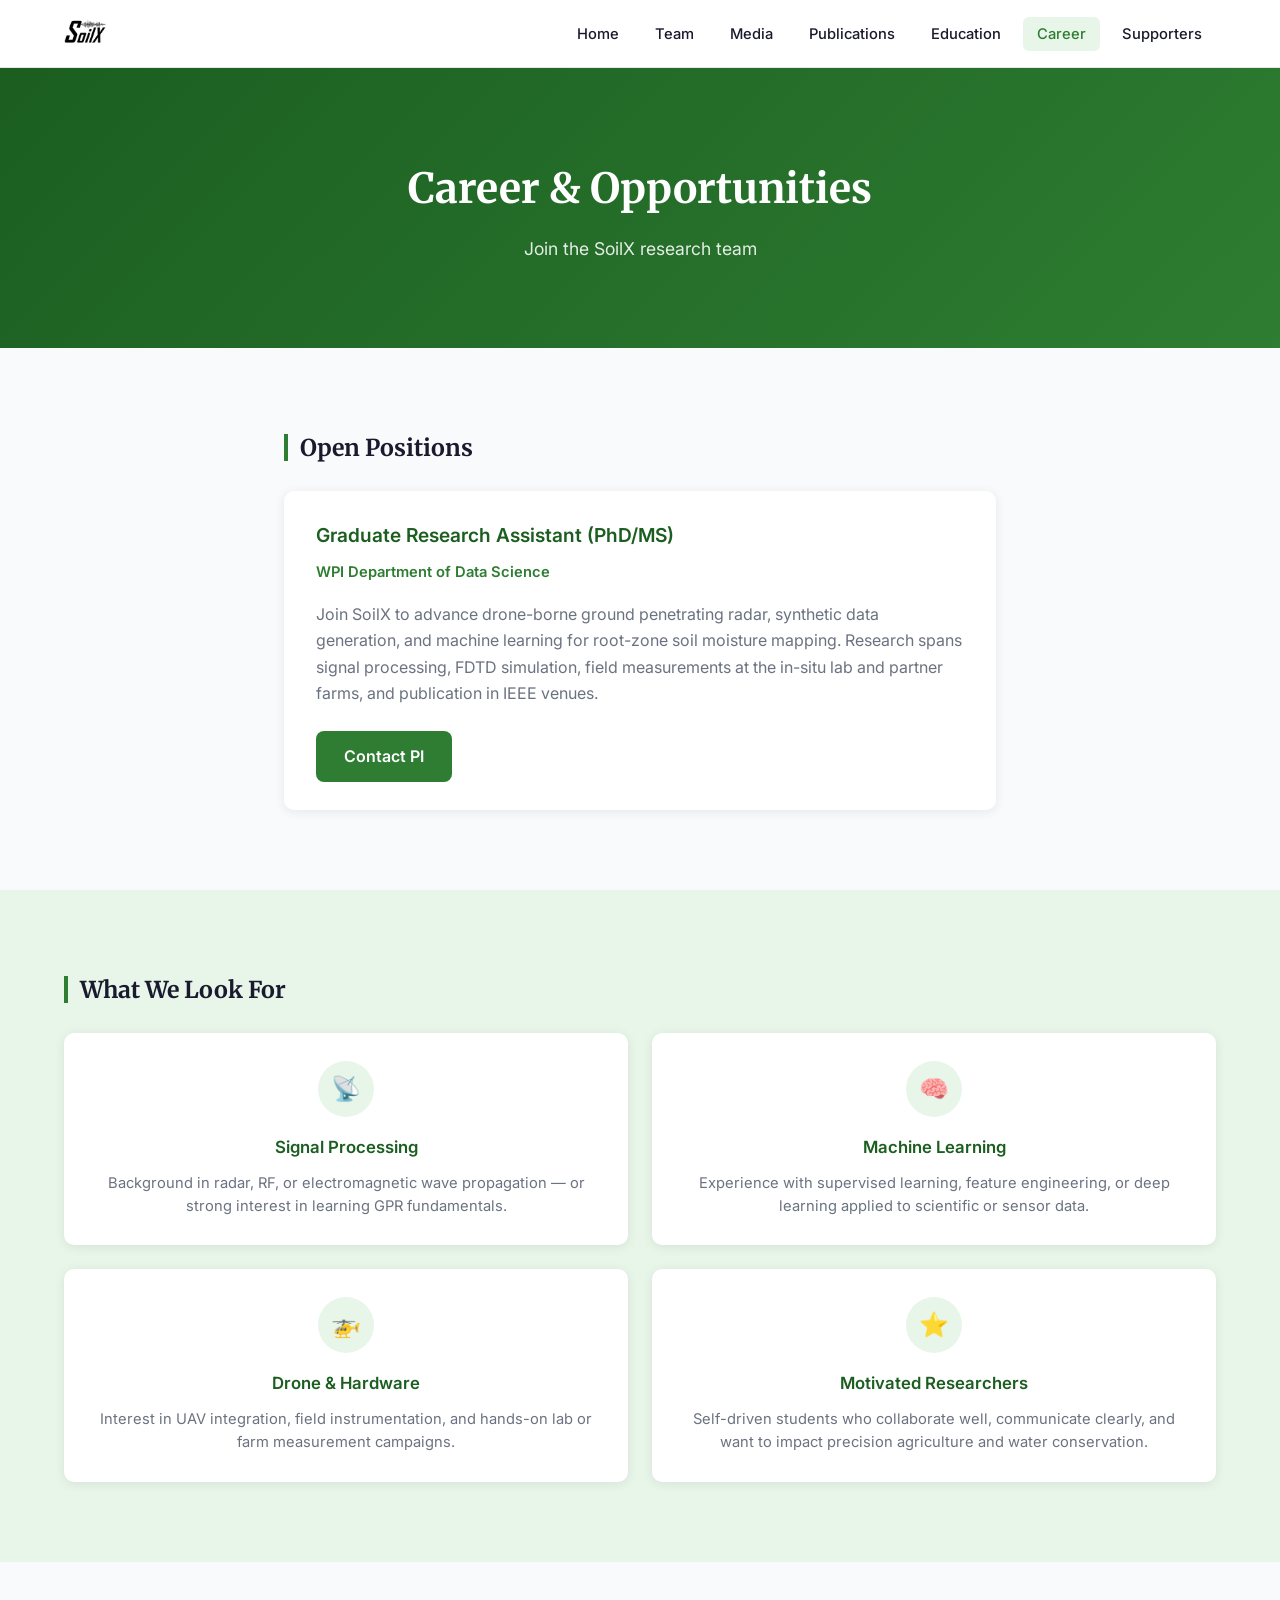
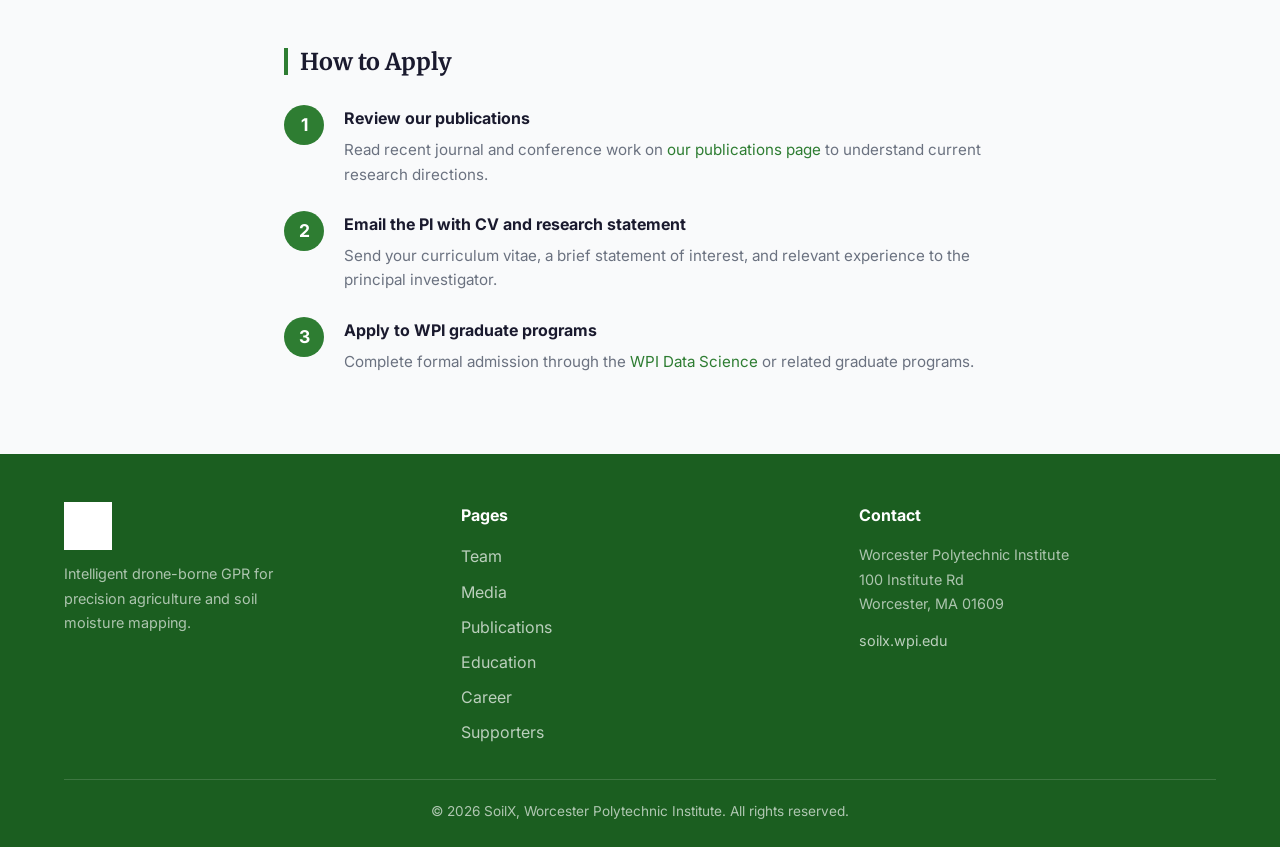
==== career.html @ 18a13504 "Initial SoilX redesign — modern static rebuild Co-authored-by: Cursor <cursoragent@cursor.com>" ====
<!DOCTYPE html>
<html lang="en">
<head>
  <meta charset="UTF-8">
  <meta name="viewport" content="width=device-width, initial-scale=1.0">
  <title>Career — SoilX</title>
  <link rel="stylesheet" href="css/style.css">
</head>
<body>

<nav id="site-nav">
  <div class="nav-inner">
    <a href="index.html" class="nav-logo">
      <img src="images/logo.webp" alt="SoilX" height="44">
    </a>
    <button class="nav-toggle" aria-label="Toggle menu">&#9776;</button>
    <ul class="nav-links">
      <li><a href="index.html">Home</a></li>
      <li><a href="team.html">Team</a></li>
      <li><a href="media.html">Media</a></li>
      <li><a href="publications.html">Publications</a></li>
      <li><a href="education.html">Education</a></li>
      <li><a href="career.html">Career</a></li>
      <li><a href="supporters.html">Supporters</a></li>
    </ul>
  </div>
</nav>

<section class="page-hero">
  <div class="page-hero__inner">
    <h1>Career &amp; Opportunities</h1>
    <p class="page-hero__subtitle">Join the SoilX research team</p>
  </div>
</section>

<main class="career-page">
  <section class="section">
    <div class="container container--narrow">
      <h2 class="career-section-title">Open Positions</h2>
      <div class="card career-position-card">
        <h3>Graduate Research Assistant (PhD/MS)</h3>
        <p class="career-position-card__dept">WPI Department of Data Science</p>
        <p class="career-position-card__desc">Join SoilX to advance drone-borne ground penetrating radar, synthetic data generation, and machine learning for root-zone soil moisture mapping. Research spans signal processing, FDTD simulation, field measurements at the in-situ lab and partner farms, and publication in IEEE venues.</p>
        <a href="mailto:zekavat@wpi.edu" class="btn">Contact PI</a>
      </div>
    </div>
  </section>

  <section class="section section-alt">
    <div class="container">
      <h2 class="career-section-title">What We Look For</h2>
      <div class="career-traits-grid">
        <div class="card career-trait-card">
          <span class="career-trait-card__icon" aria-hidden="true">📡</span>
          <h3>Signal Processing</h3>
          <p>Background in radar, RF, or electromagnetic wave propagation — or strong interest in learning GPR fundamentals.</p>
        </div>
        <div class="card career-trait-card">
          <span class="career-trait-card__icon" aria-hidden="true">🧠</span>
          <h3>Machine Learning</h3>
          <p>Experience with supervised learning, feature engineering, or deep learning applied to scientific or sensor data.</p>
        </div>
        <div class="card career-trait-card">
          <span class="career-trait-card__icon" aria-hidden="true">🚁</span>
          <h3>Drone &amp; Hardware</h3>
          <p>Interest in UAV integration, field instrumentation, and hands-on lab or farm measurement campaigns.</p>
        </div>
        <div class="card career-trait-card">
          <span class="career-trait-card__icon" aria-hidden="true">⭐</span>
          <h3>Motivated Researchers</h3>
          <p>Self-driven students who collaborate well, communicate clearly, and want to impact precision agriculture and water conservation.</p>
        </div>
      </div>
    </div>
  </section>

  <section class="section">
    <div class="container container--narrow">
      <h2 class="career-section-title">How to Apply</h2>
      <ol class="career-steps">
        <li class="career-steps__item">
          <span class="career-steps__num">1</span>
          <div>
            <strong>Review our publications</strong>
            <p>Read recent journal and conference work on <a href="publications.html">our publications page</a> to understand current research directions.</p>
          </div>
        </li>
        <li class="career-steps__item">
          <span class="career-steps__num">2</span>
          <div>
            <strong>Email the PI with CV and research statement</strong>
            <p>Send your curriculum vitae, a brief statement of interest, and relevant experience to the principal investigator.</p>
          </div>
        </li>
        <li class="career-steps__item">
          <span class="career-steps__num">3</span>
          <div>
            <strong>Apply to WPI graduate programs</strong>
            <p>Complete formal admission through the <a href="https://www.wpi.edu/academics/departments/data-science" target="_blank" rel="noopener noreferrer">WPI Data Science</a> or related graduate programs.</p>
          </div>
        </li>
      </ol>
    </div>
  </section>
</main>

<footer>
  <div class="container">
    <div class="footer-grid">
      <div>
        <img src="images/logo.webp" alt="SoilX" height="48" style="filter:brightness(0) invert(1); margin-bottom:12px;">
        <p style="font-size:0.9rem; opacity:0.75; max-width:240px;">Intelligent drone-borne GPR for precision agriculture and soil moisture mapping.</p>
      </div>
      <div>
        <h4 style="color:white; margin-bottom:14px;">Pages</h4>
        <ul style="list-style:none; display:flex; flex-direction:column; gap:8px;">
          <li><a href="team.html">Team</a></li>
          <li><a href="media.html">Media</a></li>
          <li><a href="publications.html">Publications</a></li>
          <li><a href="education.html">Education</a></li>
          <li><a href="career.html">Career</a></li>
          <li><a href="supporters.html">Supporters</a></li>
        </ul>
      </div>
      <div>
        <h4 style="color:white; margin-bottom:14px;">Contact</h4>
        <p style="font-size:0.9rem; opacity:0.75;">Worcester Polytechnic Institute<br>100 Institute Rd<br>Worcester, MA 01609</p>
        <p style="margin-top:12px; font-size:0.9rem;"><a href="https://soilx.wpi.edu">soilx.wpi.edu</a></p>
      </div>
    </div>
    <div class="footer-copy">© 2026 SoilX, Worcester Polytechnic Institute. All rights reserved.</div>
  </div>
</footer>
<script src="js/main.js"></script>
</body>
</html>
---- css/style.css ----
@import url('https://fonts.googleapis.com/css2?family=Inter:wght@400;500;600;700&family=Merriweather:wght@400;700&display=swap');

:root {
  --green-dark:   #1B5E20;
  --green-main:   #2E7D32;
  --green-mid:    #388E3C;
  --green-light:  #66BB6A;
  --green-pale:   #E8F5E9;
  --bg:           #F9FAFB;
  --surface:      #FFFFFF;
  --text:         #1A1A2E;
  --text-muted:   #6B7280;
  --border:       #E5E7EB;
  --shadow:       0 2px 12px rgba(0, 0, 0, 0.08);
  --shadow-hover: 0 8px 24px rgba(0, 0, 0, 0.14);
  --radius:       10px;
  --radius-lg:    16px;
  --max-width:    1200px;
}

*,
*::before,
*::after {
  box-sizing: border-box;
  margin: 0;
  padding: 0;
}

body {
  font-family: 'Inter', system-ui, sans-serif;
  background: var(--bg);
  color: var(--text);
  line-height: 1.7;
  padding-top: 68px;
}

h1 {
  font-family: 'Merriweather', Georgia, serif;
  font-size: 2.8rem;
  color: var(--text);
}

h2 {
  font-family: 'Merriweather', Georgia, serif;
  font-size: 2rem;
}

h3 {
  font-family: 'Inter', system-ui, sans-serif;
  font-size: 1.3rem;
  font-weight: 600;
}

a {
  color: var(--green-main);
  text-decoration: none;
}

a:hover {
  text-decoration: underline;
}

img {
  display: block;
  max-width: 100%;
}

.container {
  max-width: var(--max-width);
  margin: 0 auto;
  padding: 0 24px;
}

.section {
  padding: 80px 0;
}

.section-alt {
  background: var(--green-pale);
}

.section-heading {
  display: flex;
  align-items: center;
  gap: 12px;
}

.section-heading::before {
  content: '';
  width: 4px;
  height: 100%;
  align-self: stretch;
  background: var(--green-main);
  flex-shrink: 0;
}

.card {
  background: var(--surface);
  border-radius: var(--radius);
  box-shadow: var(--shadow);
  transition: transform 0.2s, box-shadow 0.2s;
}

.card:hover {
  transform: translateY(-4px);
  box-shadow: var(--shadow-hover);
}

.badge {
  display: inline-block;
  background: var(--green-pale);
  color: var(--green-dark);
  border-radius: 20px;
  padding: 3px 12px;
  font-size: 0.78rem;
  font-weight: 600;
}

.btn {
  display: inline-block;
  background: var(--green-main);
  color: #fff;
  padding: 12px 28px;
  border-radius: 8px;
  font-weight: 600;
  cursor: pointer;
  border: none;
  transition: background 0.2s;
  text-decoration: none;
}

.btn:hover {
  background: var(--green-dark);
  text-decoration: none;
}

.btn-outline {
  background: transparent;
  border: 2px solid var(--green-main);
  color: var(--green-main);
}

.btn-outline:hover {
  background: var(--green-pale);
}

/* —— Navigation —— */
nav#site-nav {
  position: fixed;
  top: 0;
  width: 100%;
  z-index: 1000;
  background: rgba(255, 255, 255, 0.92);
  backdrop-filter: blur(12px);
  -webkit-backdrop-filter: blur(12px);
  border-bottom: 1px solid var(--border);
  height: 68px;
  transition: background 0.2s, box-shadow 0.2s;
}

nav#site-nav.scrolled {
  background: rgba(255, 255, 255, 0.98);
  box-shadow: var(--shadow);
}

.nav-inner {
  display: flex;
  align-items: center;
  justify-content: space-between;
  max-width: var(--max-width);
  margin: 0 auto;
  padding: 0 24px;
  height: 100%;
}

.nav-logo img {
  height: 44px;
  display: block;
}

.nav-links {
  display: flex;
  gap: 8px;
  list-style: none;
}

.nav-links a {
  padding: 8px 14px;
  border-radius: 6px;
  font-size: 0.92rem;
  font-weight: 500;
  color: var(--text);
  transition: background 0.15s, color 0.15s;
}

.nav-links a:hover,
.nav-links a.active {
  background: var(--green-pale);
  color: var(--green-main);
  text-decoration: none;
}

.nav-toggle {
  display: none;
  background: none;
  border: none;
  font-size: 1.5rem;
  line-height: 1;
  cursor: pointer;
  padding: 8px;
  color: var(--text);
}

@media (max-width: 768px) {
  .nav-toggle {
    display: block;
  }

  .nav-links {
    position: fixed;
    top: 68px;
    left: 0;
    right: 0;
    flex-direction: column;
    align-items: stretch;
    gap: 4px;
    padding: 12px 24px 20px;
    background: rgba(255, 255, 255, 0.98);
    backdrop-filter: blur(12px);
    -webkit-backdrop-filter: blur(12px);
    border-bottom: 1px solid var(--border);
    box-shadow: var(--shadow);
    transform: translateY(-100%);
    opacity: 0;
    visibility: hidden;
    pointer-events: none;
    transition: transform 0.25s ease, opacity 0.25s ease, visibility 0.25s;
  }

  .nav-links.open {
    transform: translateY(0);
    opacity: 1;
    visibility: visible;
    pointer-events: auto;
  }

  .nav-links li {
    width: 100%;
  }

  .nav-links a {
    display: block;
    width: 100%;
  }
}

/* —— Footer —— */
footer {
  background: var(--green-dark);
  color: rgba(255, 255, 255, 0.85);
  padding: 48px 0 24px;
}

footer a {
  color: rgba(255, 255, 255, 0.7);
  transition: color 0.15s;
}

footer a:hover {
  color: #fff;
  text-decoration: none;
}

.footer-grid {
  display: grid;
  grid-template-columns: repeat(3, 1fr);
  gap: 40px;
}

.footer-copy {
  border-top: 1px solid rgba(255, 255, 255, 0.15);
  margin-top: 32px;
  padding-top: 20px;
  text-align: center;
  font-size: 0.85rem;
  color: rgba(255, 255, 255, 0.65);
}

@media (max-width: 768px) {
  .footer-grid {
    grid-template-columns: 1fr;
    gap: 32px;
  }
}

/* —— Home page —— */
.hero {
  position: relative;
  min-height: 85vh;
  display: flex;
  flex-direction: column;
  align-items: center;
  justify-content: center;
  background: linear-gradient(135deg, #1b5e20 0%, #2e7d32 60%, #388e3c 100%);
  overflow: hidden;
}

.hero::before {
  content: '';
  position: absolute;
  inset: 0;
  background-image: url('../images/content/homepage_hero_drone_farm.webp');
  background-size: cover;
  background-position: center;
  opacity: 0.2;
  pointer-events: none;
}

.hero__content {
  position: relative;
  z-index: 1;
  display: flex;
  flex-direction: column;
  align-items: center;
  text-align: center;
  padding: 48px 24px 80px;
  max-width: 800px;
}

.hero__eyebrow {
  color: var(--green-light);
  text-transform: uppercase;
  letter-spacing: 2px;
  font-size: 0.8rem;
  font-weight: 600;
  margin-bottom: 20px;
}

.hero h1 {
  color: #fff;
  font-size: clamp(2rem, 5vw, 3.4rem);
  max-width: 700px;
  text-align: center;
  line-height: 1.2;
  margin-bottom: 20px;
}

.hero__lead {
  color: #fff;
  opacity: 0.88;
  max-width: 580px;
  font-size: 1.1rem;
  margin-bottom: 32px;
}

.hero__actions {
  display: flex;
  flex-wrap: wrap;
  gap: 16px;
  justify-content: center;
}

.btn-outline--light {
  background: transparent;
  border: 2px solid #fff;
  color: #fff;
}

.btn-outline--light:hover {
  background: rgba(255, 255, 255, 0.15);
  color: #fff;
  text-decoration: none;
}

.hero__scroll {
  position: absolute;
  bottom: 28px;
  left: 50%;
  transform: translateX(-50%);
  z-index: 1;
  text-decoration: none;
}

.hero__scroll-icon {
  display: block;
  width: 24px;
  height: 24px;
  border-right: 2px solid rgba(255, 255, 255, 0.85);
  border-bottom: 2px solid rgba(255, 255, 255, 0.85);
  transform: rotate(45deg);
  animation: hero-scroll-bounce 2s ease-in-out infinite;
}

@keyframes hero-scroll-bounce {
  0%, 100% {
    transform: rotate(45deg) translate(0, 0);
    opacity: 0.6;
  }
  50% {
    transform: rotate(45deg) translate(6px, 6px);
    opacity: 1;
  }
}

/* Stats bar */
.stats-bar {
  background: var(--green-main);
  padding: 32px 0;
}

.stats-bar__grid {
  display: flex;
  flex-wrap: wrap;
  justify-content: space-around;
  gap: 24px;
  text-align: center;
}

.stat__value {
  font-size: 2rem;
  font-weight: 700;
  color: #fff;
  line-height: 1.2;
}

.stat__label {
  font-size: 0.95rem;
  color: rgba(255, 255, 255, 0.8);
  margin-top: 4px;
}

/* Research blocks */
#research .section-heading {
  margin-bottom: 16px;
}

.research-block {
  display: grid;
  grid-template-columns: 1fr 1fr;
  gap: 60px;
  align-items: center;
  padding: 60px 0;
}

.research-block + .research-block {
  border-top: 1px solid var(--border);
}

.research-block__text h3 {
  margin-bottom: 16px;
  color: var(--green-dark);
}

.research-block__text p {
  color: var(--text-muted);
  font-size: 1.02rem;
}

.research-block__media img {
  border-radius: 12px;
  box-shadow: var(--shadow-hover);
  width: 100%;
}

.research-block--image-left .research-block__media {
  order: -1;
}

/* Lab */
.lab-intro {
  max-width: 720px;
  color: var(--text-muted);
  font-size: 1.05rem;
  margin: 20px 0 36px;
}

.lab-gallery {
  display: flex;
  gap: 20px;
}

.lab-gallery img {
  flex: 1;
  border-radius: 10px;
  aspect-ratio: 4 / 3;
  object-fit: cover;
  width: 100%;
}

/* Synthetic data */
.synthetic-grid {
  display: grid;
  grid-template-columns: 1fr 1fr;
  gap: 60px;
  align-items: center;
  margin-top: 24px;
}

.synthetic-grid__text p {
  color: var(--text-muted);
  font-size: 1.05rem;
}

.synthetic-grid__media img {
  border-radius: 12px;
  box-shadow: var(--shadow-hover);
  width: 100%;
}

/* Publications teaser */
.pub-grid {
  display: grid;
  grid-template-columns: repeat(3, 1fr);
  gap: 24px;
  margin-top: 32px;
}

.pub-card {
  display: block;
  padding: 24px;
  border-top: 4px solid var(--green-main);
  text-decoration: none;
  color: inherit;
}

.pub-card:hover {
  text-decoration: none;
  color: inherit;
}

.pub-card .badge {
  margin-bottom: 14px;
}

.pub-card h3 {
  font-size: 1.05rem;
  line-height: 1.45;
  margin-bottom: 12px;
  color: var(--text);
}

.pub-card__venue {
  font-size: 0.88rem;
  color: var(--text-muted);
  line-height: 1.5;
}

.pub-teaser__link-wrap {
  text-align: center;
  margin-top: 36px;
}

.pub-teaser__link {
  font-weight: 600;
  font-size: 1rem;
}

@media (max-width: 1024px) {
  .pub-grid {
    grid-template-columns: repeat(2, 1fr);
  }
}

@media (max-width: 768px) {
  .research-block,
  .research-block--image-left {
    grid-template-columns: 1fr;
    gap: 32px;
    padding: 48px 0;
  }

  .research-block__media,
  .research-block--image-left .research-block__media {
    order: -1;
  }

  .lab-gallery {
    flex-direction: column;
  }

  .synthetic-grid {
    grid-template-columns: 1fr;
    gap: 32px;
  }

  .synthetic-grid__media {
    order: -1;
  }

  .pub-grid {
    grid-template-columns: 1fr;
  }

  .stats-bar__grid {
    display: grid;
    grid-template-columns: repeat(2, 1fr);
  }
}

/* —— Team page —— */
.page-hero {
  height: 280px;
  display: flex;
  align-items: center;
  justify-content: center;
  background: linear-gradient(135deg, #1b5e20, #2e7d32);
  text-align: center;
  padding: 0 24px;
}

.page-hero__inner {
  max-width: 640px;
}

.page-hero h1 {
  color: #fff;
  font-size: clamp(2rem, 4vw, 2.6rem);
  margin-bottom: 12px;
}

.page-hero__subtitle {
  color: rgba(255, 255, 255, 0.88);
  font-size: 1.1rem;
  line-height: 1.6;
}

.team-page .section {
  padding: 64px 0;
}

.team-section-heading {
  display: flex;
  align-items: center;
  gap: 20px;
  margin-bottom: 36px;
}

.team-section-heading__title {
  display: flex;
  align-items: center;
  gap: 12px;
  font-family: 'Merriweather', Georgia, serif;
  font-size: 1.45rem;
  font-weight: 700;
  color: var(--text);
  flex-shrink: 0;
  margin: 0;
}

.team-section-heading__title::before {
  content: '';
  width: 4px;
  height: 1.15em;
  background: var(--green-main);
  flex-shrink: 0;
}

.team-section-heading__rule {
  flex: 1;
  border: none;
  border-top: 1px solid var(--border);
  margin: 0;
  min-width: 40px;
}

.team-quote {
  background: var(--green-pale);
  padding: 40px;
  border-left: 6px solid var(--green-main);
  margin: 0 0 8px;
}

.team-quote p {
  font-family: 'Merriweather', Georgia, serif;
  font-style: italic;
  font-size: 1.2rem;
  color: var(--text);
  line-height: 1.65;
  margin: 0;
}

.team-grid {
  display: grid;
  gap: 24px;
}

.team-grid--3col {
  grid-template-columns: repeat(3, 1fr);
}

.team-grid--4col {
  grid-template-columns: repeat(4, 1fr);
}

.person-card {
  background: var(--surface);
  border-radius: var(--radius-lg);
  box-shadow: var(--shadow);
  padding: 24px;
  text-align: center;
}

.person-card__portrait {
  width: 120px;
  height: 120px;
  border-radius: 50%;
  object-fit: cover;
  margin: 0 auto 16px;
  display: block;
  box-shadow: 0 0 0 3px var(--green-light);
}

.person-card--compact .person-card__portrait {
  width: 100px;
  height: 100px;
}

.person-card__name {
  font-weight: 700;
  font-size: 1rem;
  margin-bottom: 4px;
  color: var(--text);
}

.person-card__role {
  font-size: 0.85rem;
  color: var(--text-muted);
  line-height: 1.4;
  margin: 0;
}

.person-card__link {
  display: inline-flex;
  align-items: center;
  justify-content: center;
  margin-top: 12px;
  color: var(--green-main);
  transition: color 0.15s;
}

.person-card__link:hover {
  color: var(--green-dark);
  text-decoration: none;
}

@media (max-width: 1024px) {
  .team-grid--3col {
    grid-template-columns: repeat(2, 1fr);
  }

  .team-grid--4col {
    grid-template-columns: repeat(2, 1fr);
  }
}

@media (max-width: 600px) {
  .team-section-heading {
    flex-direction: column;
    align-items: flex-start;
    gap: 12px;
  }

  .team-section-heading__rule {
    width: 100%;
  }

  .team-grid--3col,
  .team-grid--4col {
    grid-template-columns: 1fr;
  }

  .team-quote {
    padding: 28px 24px;
  }

  .team-quote p {
    font-size: 1.05rem;
  }
}

/* —— Media page —— */
.media-page {
  padding-bottom: 64px;
}

.media-tabs {
  display: flex;
  gap: 8px;
  justify-content: center;
  flex-wrap: wrap;
  padding: 32px 0;
}

.media-tab {
  padding: 10px 22px;
  border-radius: 8px;
  font-size: 0.95rem;
  font-weight: 600;
  cursor: pointer;
  border: 1px solid var(--border);
  background: var(--surface);
  color: var(--text-muted);
  transition: background 0.15s, color 0.15s, border-color 0.15s;
}

.media-tab:hover {
  color: var(--text);
}

.media-tab.is-active {
  background: var(--green-main);
  color: #fff;
  border-color: var(--green-main);
}

.media-tab-panel {
  padding-bottom: 16px;
}

.media-tab-panel[hidden] {
  display: none;
}

/* YouTube facade */
.yt-facade {
  position: relative;
  cursor: pointer;
  border-radius: 10px;
  overflow: hidden;
  aspect-ratio: 16 / 9;
  background: #000;
}

.yt-facade img {
  width: 100%;
  height: 100%;
  object-fit: cover;
  transition: filter 0.2s;
}

.yt-facade:hover img {
  filter: brightness(0.75);
}

.yt-facade__play {
  position: absolute;
  top: 50%;
  left: 50%;
  transform: translate(-50%, -50%);
  width: 64px;
  height: 64px;
  background: rgba(255, 0, 0, 0.85);
  border-radius: 50%;
  display: flex;
  align-items: center;
  justify-content: center;
  transition: transform 0.2s;
  pointer-events: none;
}

.yt-facade__play::after {
  content: '';
  width: 0;
  height: 0;
  border-style: solid;
  border-width: 10px 0 10px 18px;
  border-color: transparent transparent transparent #fff;
  margin-left: 4px;
}

.yt-facade:hover .yt-facade__play {
  transform: translate(-50%, -50%) scale(1.1);
}

.video-grid {
  display: grid;
  grid-template-columns: repeat(3, 1fr);
  gap: 28px;
}

.video-card {
  padding: 0;
  overflow: hidden;
}

.video-card .yt-facade {
  border-radius: var(--radius) var(--radius) 0 0;
}

.video-card__title {
  font-size: 1rem;
  font-weight: 600;
  padding: 16px 20px;
  margin: 0;
  color: var(--text);
}

/* Gallery masonry */
.gallery-masonry {
  column-count: 3;
  column-gap: 12px;
}

.gallery-masonry img {
  width: 100%;
  break-inside: avoid;
  margin-bottom: 12px;
  border-radius: 8px;
  cursor: pointer;
  display: block;
  transition: opacity 0.15s;
}

.gallery-masonry img:hover {
  opacity: 0.9;
}

/* Lightbox */
.lightbox {
  position: fixed;
  inset: 0;
  z-index: 2000;
  background: rgba(0, 0, 0, 0.92);
  display: flex;
  align-items: center;
  justify-content: center;
  padding: 48px;
}

.lightbox[hidden] {
  display: none;
}

.lightbox__img {
  max-width: 100%;
  max-height: 90vh;
  object-fit: contain;
  border-radius: 4px;
}

.lightbox__close,
.lightbox__prev,
.lightbox__next {
  position: absolute;
  background: rgba(255, 255, 255, 0.12);
  border: none;
  color: #fff;
  cursor: pointer;
  border-radius: 8px;
  transition: background 0.15s;
  line-height: 1;
}

.lightbox__close:hover,
.lightbox__prev:hover,
.lightbox__next:hover {
  background: rgba(255, 255, 255, 0.25);
}

.lightbox__close {
  top: 16px;
  right: 16px;
  font-size: 2rem;
  width: 48px;
  height: 48px;
}

.lightbox__prev,
.lightbox__next {
  top: 50%;
  transform: translateY(-50%);
  font-size: 2.5rem;
  width: 52px;
  height: 52px;
}

.lightbox__prev {
  left: 16px;
}

.lightbox__next {
  right: 16px;
}

/* Audio */
.audio-list {
  max-width: 640px;
  margin: 0 auto;
  display: flex;
  flex-direction: column;
  gap: 20px;
}

.audio-card {
  display: grid;
  grid-template-columns: auto 1fr;
  gap: 20px;
  align-items: center;
  padding: 24px;
}

.audio-card__icon {
  width: 52px;
  height: 52px;
  border-radius: 50%;
  background: var(--green-pale);
  display: flex;
  align-items: center;
  justify-content: center;
  font-size: 1.4rem;
  flex-shrink: 0;
}

.audio-card__label {
  font-weight: 700;
  margin-bottom: 12px;
  color: var(--text);
}

.audio-card audio {
  width: 100%;
  accent-color: var(--green-main);
}

@media (max-width: 1024px) {
  .video-grid {
    grid-template-columns: repeat(2, 1fr);
  }

  .gallery-masonry {
    column-count: 2;
  }
}

@media (max-width: 768px) {
  .video-grid {
    grid-template-columns: 1fr;
  }

  .gallery-masonry {
    column-count: 1;
  }

  .lightbox {
    padding: 56px 12px;
  }

  .lightbox__prev {
    left: 8px;
  }

  .lightbox__next {
    right: 8px;
  }
}

/* —— Publications page —— */
.publications-page {
  padding: 48px 0 72px;
}

.pub-filters {
  display: flex;
  flex-wrap: wrap;
  gap: 8px;
  justify-content: center;
  margin-bottom: 40px;
}

.pub-filter {
  padding: 10px 20px;
  border-radius: 8px;
  font-size: 0.92rem;
  font-weight: 600;
  cursor: pointer;
  border: 1px solid var(--border);
  background: var(--surface);
  color: var(--text-muted);
  transition: background 0.15s, color 0.15s, border-color 0.15s;
}

.pub-filter:hover {
  color: var(--text);
}

.pub-filter.is-active {
  background: var(--green-main);
  color: #fff;
  border-color: var(--green-main);
}

.pub-list {
  max-width: 860px;
  margin: 0 auto;
  display: flex;
  flex-direction: column;
  gap: 20px;
}

.pub-list .pub-card {
  background: var(--surface);
  border-radius: var(--radius);
  box-shadow: var(--shadow);
  padding: 20px 24px;
  border-top: none;
  border-left: 5px solid var(--green-main);
  display: block;
  text-decoration: none;
  color: inherit;
  transition: box-shadow 0.2s, transform 0.2s;
}

.pub-list .pub-card:hover {
  transform: none;
  box-shadow: var(--shadow-hover);
}

.pub-list .pub-card[data-type='conference'] {
  border-left-color: var(--green-light);
}

.pub-list .pub-card[data-type='poster'] {
  border-left-color: #aed581;
}

.pub-list .pub-card[hidden] {
  display: none;
}

.pub-card__header {
  display: flex;
  align-items: flex-start;
  justify-content: space-between;
  gap: 16px;
  margin-bottom: 10px;
}

.pub-card__title {
  font-weight: 700;
  font-size: 1rem;
  color: var(--text);
  line-height: 1.45;
  margin: 0;
  flex: 1;
}

.pub-card__title a {
  color: var(--text);
  text-decoration: none;
}

.pub-card__title a:hover {
  color: var(--green-main);
  text-decoration: underline;
}

.pub-card__authors {
  font-size: 0.88rem;
  color: var(--text-muted);
  margin-bottom: 8px;
  line-height: 1.5;
}

.pub-card__venue {
  font-size: 0.9rem;
  color: var(--text-muted);
  margin-bottom: 14px;
  line-height: 1.5;
}

.pub-card__footer {
  display: flex;
  flex-wrap: wrap;
  align-items: center;
  gap: 10px;
}

.pub-card__year-pill {
  display: inline-block;
  background: var(--green-pale);
  color: var(--green-dark);
  padding: 3px 12px;
  border-radius: 20px;
  font-size: 0.78rem;
  font-weight: 600;
}

.pub-card__meta {
  font-size: 0.85rem;
  color: var(--text-muted);
}

.badge--muted {
  background: #f3f4f6;
  color: #6b7280;
}

.pub-card__award {
  font-size: 0.85rem;
  font-weight: 600;
  color: #b8860b;
}

.btn-sm {
  padding: 6px 14px;
  font-size: 0.85rem;
}

.pub-card--compact {
  padding: 16px 20px;
}

.pub-card--compact .pub-card__title {
  font-size: 0.95rem;
}

.pub-card--compact .pub-card__authors,
.pub-card--compact .pub-card__venue {
  font-size: 0.85rem;
  margin-bottom: 6px;
}

.pub-card--compact .pub-card__venue {
  margin-bottom: 10px;
}

/* —— Shared inner pages —— */
.page-intro {
  max-width: 720px;
  font-size: 1.05rem;
  color: var(--text-muted);
  line-height: 1.7;
  margin-bottom: 40px;
}

.page-intro--center {
  margin-left: auto;
  margin-right: auto;
  text-align: center;
}

.container--narrow {
  max-width: 760px;
}

/* —— Education page —— */
.edu-video-grid {
  display: grid;
  grid-template-columns: repeat(2, 1fr);
  gap: 28px;
}

.edu-cta {
  text-align: center;
  max-width: 520px;
  margin: 0 auto;
}

.edu-cta h2 {
  font-family: 'Merriweather', Georgia, serif;
  font-size: 1.6rem;
  margin-bottom: 12px;
  color: var(--text);
}

.edu-cta p {
  color: var(--text-muted);
  margin-bottom: 24px;
  font-size: 1.02rem;
}

/* —— Career page —— */
.career-section-title {
  font-family: 'Merriweather', Georgia, serif;
  font-size: 1.45rem;
  color: var(--text);
  margin-bottom: 24px;
  display: flex;
  align-items: center;
  gap: 12px;
}

.career-section-title::before {
  content: '';
  width: 4px;
  height: 1.15em;
  background: var(--green-main);
  flex-shrink: 0;
}

.career-position-card {
  padding: 28px 32px;
}

.career-position-card h3 {
  font-size: 1.2rem;
  color: var(--green-dark);
  margin-bottom: 8px;
}

.career-position-card__dept {
  font-weight: 600;
  color: var(--green-main);
  font-size: 0.92rem;
  margin-bottom: 16px;
}

.career-position-card__desc {
  color: var(--text-muted);
  font-size: 1rem;
  line-height: 1.65;
  margin-bottom: 24px;
}

.career-traits-grid {
  display: grid;
  grid-template-columns: repeat(2, 1fr);
  gap: 24px;
}

.career-trait-card {
  padding: 28px 24px;
  text-align: center;
}

.career-trait-card__icon {
  display: flex;
  align-items: center;
  justify-content: center;
  width: 56px;
  height: 56px;
  margin: 0 auto 16px;
  border-radius: 50%;
  background: var(--green-pale);
  font-size: 1.5rem;
}

.career-trait-card h3 {
  font-size: 1.05rem;
  color: var(--green-dark);
  margin-bottom: 10px;
}

.career-trait-card p {
  font-size: 0.92rem;
  color: var(--text-muted);
  line-height: 1.55;
  margin: 0;
}

.career-steps {
  list-style: none;
  display: flex;
  flex-direction: column;
  gap: 24px;
}

.career-steps__item {
  display: flex;
  gap: 20px;
  align-items: flex-start;
}

.career-steps__num {
  flex-shrink: 0;
  width: 40px;
  height: 40px;
  border-radius: 50%;
  background: var(--green-main);
  color: #fff;
  font-weight: 700;
  font-size: 1.1rem;
  display: flex;
  align-items: center;
  justify-content: center;
}

.career-steps__item strong {
  display: block;
  font-size: 1rem;
  color: var(--text);
  margin-bottom: 6px;
}

.career-steps__item p {
  font-size: 0.95rem;
  color: var(--text-muted);
  line-height: 1.6;
  margin: 0;
}

/* —— Supporters page —— */
.supporter-grid {
  display: grid;
  grid-template-columns: repeat(3, 1fr);
  gap: 24px;
  margin-top: 16px;
}

.supporter-card {
  padding: 40px 24px;
  text-align: center;
  min-height: 140px;
  display: flex;
  flex-direction: column;
  align-items: center;
  justify-content: center;
}

.supporter-card__name {
  font-size: 1.05rem;
  font-weight: 700;
  color: var(--green-dark);
  line-height: 1.4;
  margin-bottom: 8px;
}

.supporter-card__subtitle {
  font-size: 0.88rem;
  color: var(--text-muted);
  margin: 0;
}

@media (max-width: 900px) {
  .edu-video-grid {
    grid-template-columns: 1fr;
  }

  .career-traits-grid {
    grid-template-columns: 1fr;
  }

  .supporter-grid {
    grid-template-columns: repeat(2, 1fr);
  }
}

@media (max-width: 600px) {
  .supporter-grid {
    grid-template-columns: 1fr;
  }
}
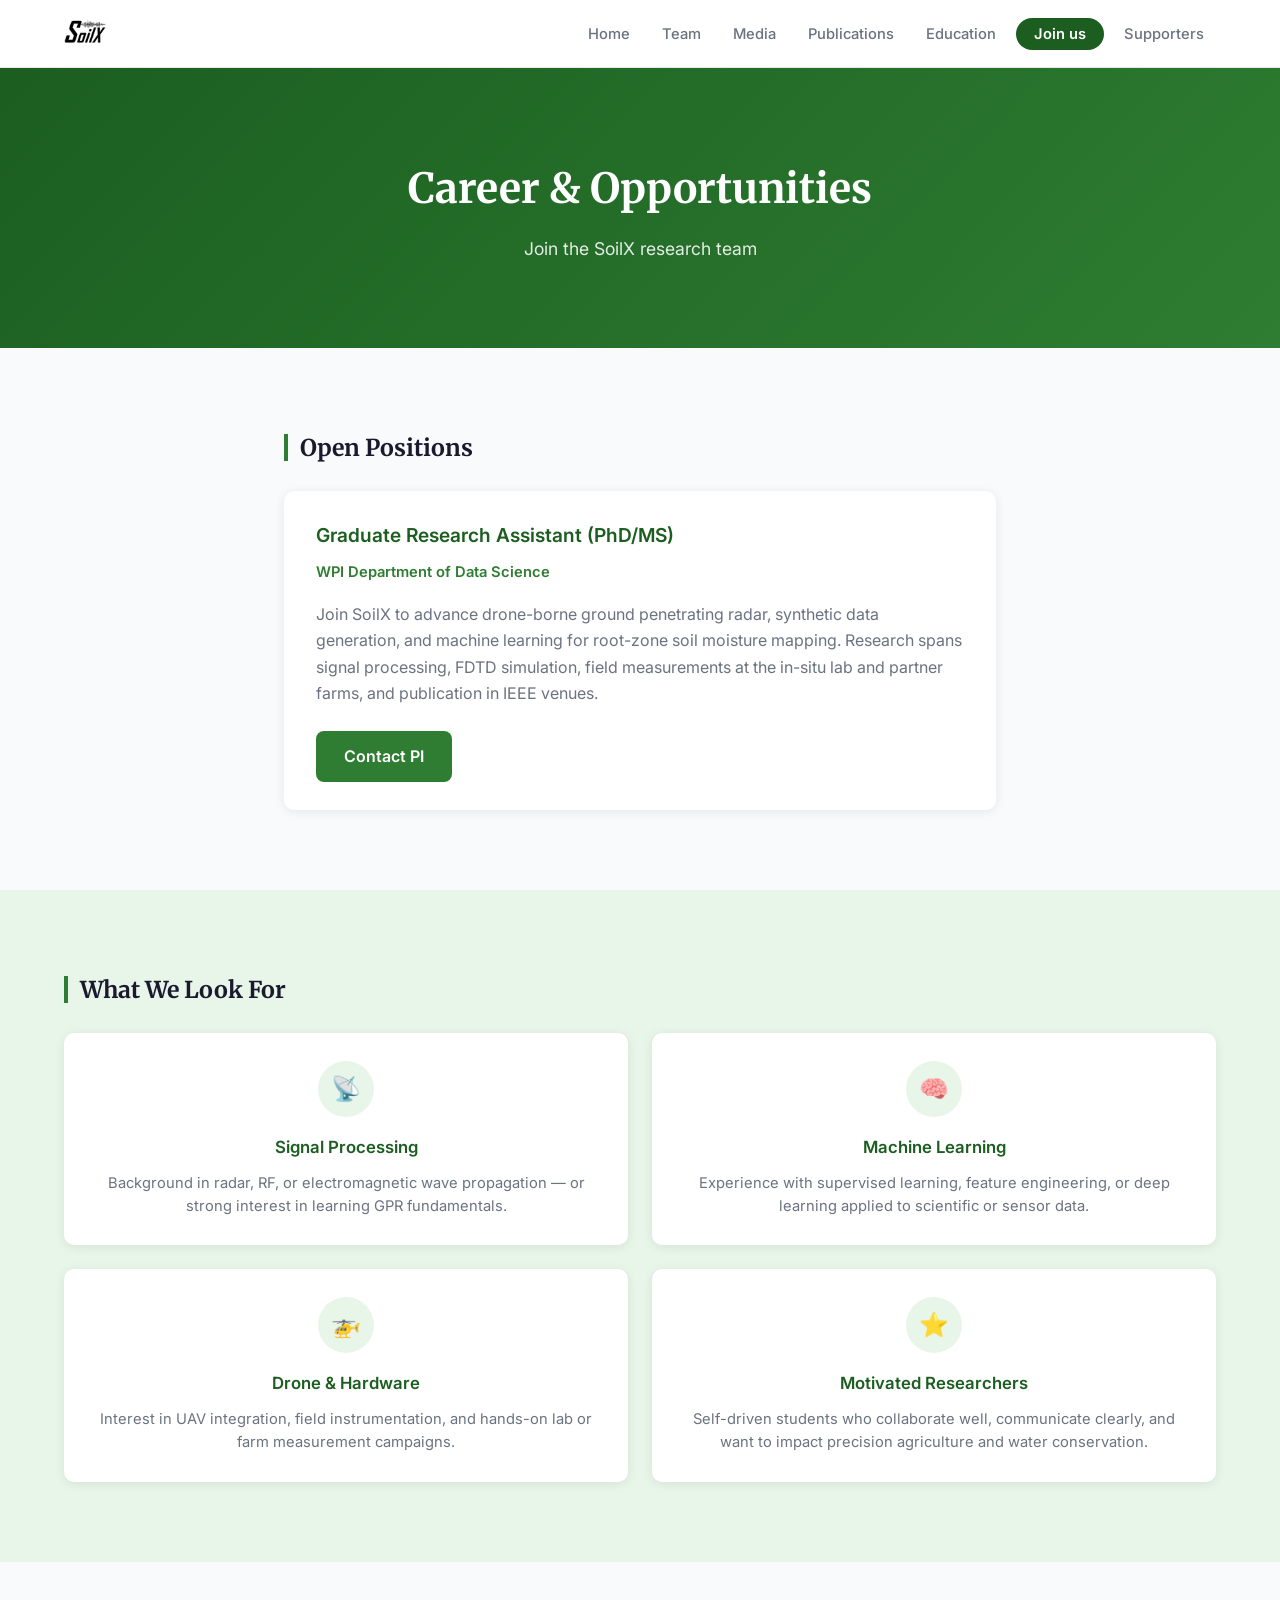
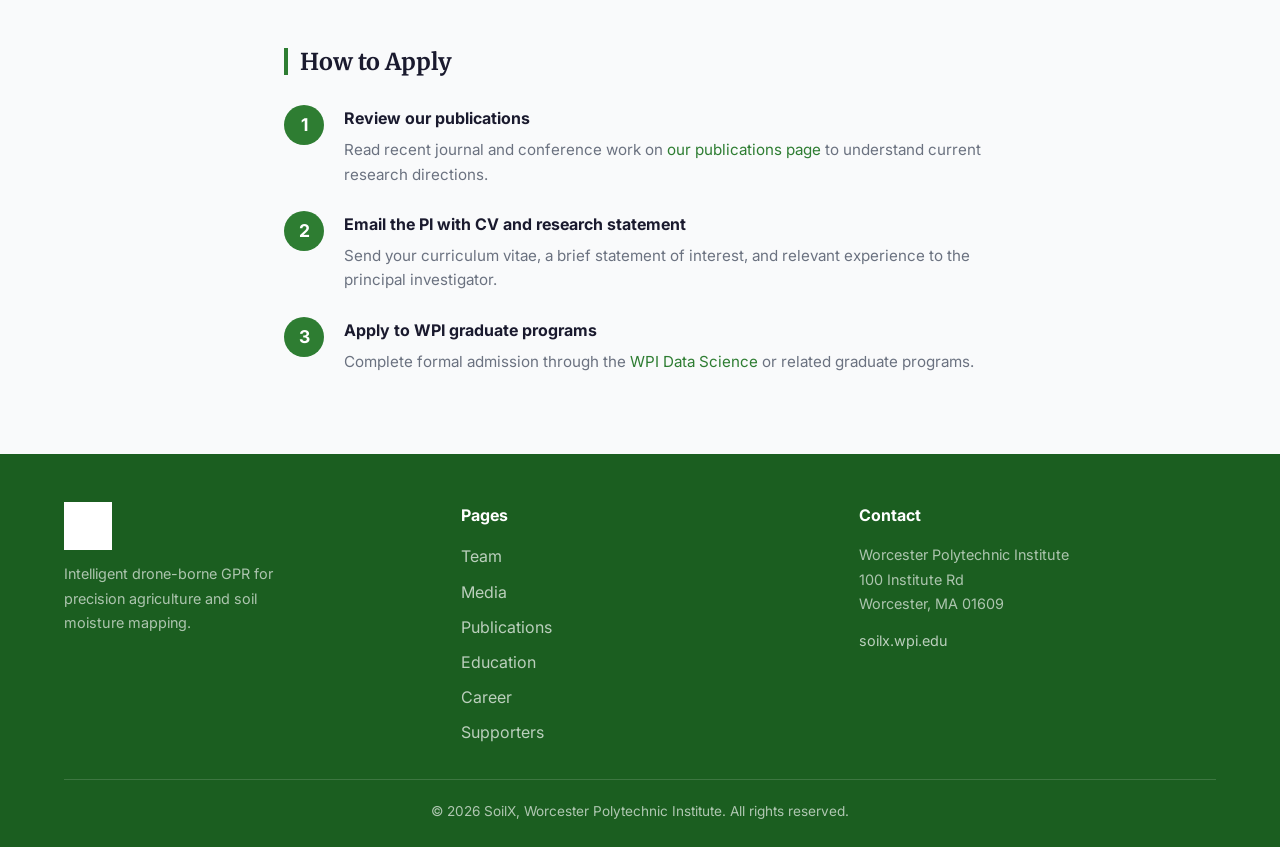
==== commit 1c25ed8b: "UI: magazine research blocks, slim underline nav, Join us CTA Co-authored-by: Cursor <cursoragent@cu" ====
--- a/career.html
+++ b/career.html
@@ -20,7 +20,7 @@
       <li><a href="media.html">Media</a></li>
       <li><a href="publications.html">Publications</a></li>
       <li><a href="education.html">Education</a></li>
-      <li><a href="career.html">Career</a></li>
+      <li><a href="career.html" class="nav-cta">Join us</a></li>
       <li><a href="supporters.html">Supporters</a></li>
     </ul>
   </div>
--- a/css/style.css
+++ b/css/style.css
@@ -185,19 +185,70 @@
 }
 
 .nav-links a {
-  padding: 8px 14px;
-  border-radius: 6px;
+  padding: 8px 12px;
+  border-radius: 0;
   font-size: 0.92rem;
   font-weight: 500;
-  color: var(--text);
-  transition: background 0.15s, color 0.15s;
-}
-
-.nav-links a:hover,
+  color: var(--text-muted);
+  text-decoration: none;
+  transition: color 0.15s;
+  position: relative;
+}
+
+.nav-links a::after {
+  content: '';
+  position: absolute;
+  bottom: -2px;
+  left: 12px;
+  right: 12px;
+  height: 2px;
+  background: var(--green-main);
+  border-radius: 2px;
+  transform: scaleX(0);
+  transition: transform 0.18s ease;
+}
+
+.nav-links a:hover {
+  color: var(--green-main);
+  background: transparent;
+}
+
+.nav-links a:hover::after {
+  transform: scaleX(1);
+}
+
 .nav-links a.active {
-  background: var(--green-pale);
   color: var(--green-main);
-  text-decoration: none;
+  font-weight: 600;
+  background: transparent;
+}
+
+.nav-links a.active::after {
+  transform: scaleX(1);
+}
+
+/* "Join us" CTA — filled pill, always green, no underline indicator */
+.nav-links a.nav-cta {
+  background: var(--green-main);
+  color: #ffffff;
+  border-radius: 20px;
+  padding: 7px 18px;
+  font-weight: 600;
+  transition: background 0.15s;
+}
+
+.nav-links a.nav-cta::after {
+  display: none;
+}
+
+.nav-links a.nav-cta:hover {
+  background: var(--green-dark);
+  color: #ffffff;
+}
+
+.nav-links a.nav-cta.active {
+  background: var(--green-dark);
+  color: #ffffff;
 }
 
 .nav-toggle {
@@ -252,6 +303,23 @@
     display: block;
     width: 100%;
   }
+
+  /* On mobile, the underline pseudo-element doesn't apply cleanly */
+  /* Use a left border instead for the active item */
+  .nav-links a::after { display: none; }
+  .nav-links a.active {
+    background: var(--green-pale);
+    border-radius: 8px;
+  }
+  /* Keep the CTA pill on mobile */
+  .nav-links a.nav-cta,
+  .nav-links a.nav-cta.active {
+    background: var(--green-main);
+    color: white;
+    border-radius: 20px;
+    text-align: center;
+    margin: 4px 0;
+  }
 }
 
 /* —— Footer —— */
@@ -305,18 +373,21 @@
   overflow: hidden;
 }
 
-.hero::before {
-  content: '';
+/* Hero background overlay — higher opacity so drone image shows through */
+.hero { position: relative; overflow: hidden; }
+.hero-bg-overlay {
   position: absolute;
   inset: 0;
   background-image: url('../images/content/homepage_hero_drone_farm.webp');
   background-size: cover;
   background-position: center;
-  opacity: 0.2;
-  pointer-events: none;
-}
-
-.hero__content {
+  opacity: 0.42;
+  z-index: 0;
+}
+.hero-content { position: relative; z-index: 1; }
+
+.hero__content,
+.hero-content {
   position: relative;
   z-index: 1;
   display: flex;
@@ -327,7 +398,8 @@
   max-width: 800px;
 }
 
-.hero__eyebrow {
+.hero__eyebrow,
+.hero-eyebrow {
   color: var(--green-light);
   text-transform: uppercase;
   letter-spacing: 2px;
@@ -336,8 +408,11 @@
   margin-bottom: 20px;
 }
 
-.hero h1 {
+.hero h1,
+.hero-title {
   color: #fff;
+  font-family: 'Merriweather', serif;
+  font-weight: 700;
   font-size: clamp(2rem, 5vw, 3.4rem);
   max-width: 700px;
   text-align: center;
@@ -345,15 +420,18 @@
   margin-bottom: 20px;
 }
 
-.hero__lead {
+.hero__lead,
+.hero-sub {
   color: #fff;
-  opacity: 0.88;
+  opacity: 0.92;
   max-width: 580px;
-  font-size: 1.1rem;
+  font-size: 1.08rem;
+  line-height: 1.75;
   margin-bottom: 32px;
 }
 
-.hero__actions {
+.hero__actions,
+.hero-buttons {
   display: flex;
   flex-wrap: wrap;
   gap: 16px;
@@ -372,16 +450,8 @@
   text-decoration: none;
 }
 
-.hero__scroll {
-  position: absolute;
-  bottom: 28px;
-  left: 50%;
-  transform: translateX(-50%);
-  z-index: 1;
-  text-decoration: none;
-}
-
-.hero__scroll-icon {
+.hero__scroll-icon,
+.scroll-arrow {
   display: block;
   width: 24px;
   height: 24px;
@@ -391,6 +461,16 @@
   animation: hero-scroll-bounce 2s ease-in-out infinite;
 }
 
+/* Scroll indicator */
+.scroll-indicator {
+  position: absolute;
+  bottom: 28px;
+  left: 50%;
+  transform: translateX(-50%);
+  z-index: 1;
+  pointer-events: none;
+}
+
 @keyframes hero-scroll-bounce {
   0%, 100% {
     transform: rotate(45deg) translate(0, 0);
@@ -402,68 +482,310 @@
   }
 }
 
-/* Stats bar */
-.stats-bar {
-  background: var(--green-main);
-  padding: 32px 0;
-}
-
-.stats-bar__grid {
-  display: flex;
+/* Stat pills */
+.hero-stats {
+  display: flex;
+  gap: 12px;
   flex-wrap: wrap;
-  justify-content: space-around;
-  gap: 24px;
+  justify-content: center;
+  margin-top: 36px;
+}
+.hero-stat-pill {
+  display: flex;
+  flex-direction: column;
+  align-items: center;
+  background: rgba(255, 255, 255, 0.13);
+  border: 1px solid rgba(255, 255, 255, 0.28);
+  border-radius: 40px;
+  padding: 10px 22px;
+  backdrop-filter: blur(6px);
+  -webkit-backdrop-filter: blur(6px);
+}
+.hero-stat-num {
+  font-size: 1.35rem;
+  font-weight: 700;
+  color: #ffffff;
+  line-height: 1.2;
+}
+.hero-stat-lbl {
+  font-size: 0.72rem;
+  color: rgba(255, 255, 255, 0.72);
+  letter-spacing: 0.04em;
+  margin-top: 2px;
+}
+
+.pipeline-section {
+  padding: 72px 0;
+  background: var(--green-pale);
+}
+.pipeline-intro {
   text-align: center;
-}
-
-.stat__value {
-  font-size: 2rem;
-  font-weight: 700;
-  color: #fff;
-  line-height: 1.2;
-}
-
-.stat__label {
-  font-size: 0.95rem;
-  color: rgba(255, 255, 255, 0.8);
-  margin-top: 4px;
-}
+  max-width: 620px;
+  margin: 0 auto 52px;
+  color: var(--text-muted);
+  font-size: 1.02rem;
+}
+.pipeline-track {
+  display: flex;
+  align-items: flex-start;
+  justify-content: center;
+  gap: 0;
+}
+.pipeline-step {
+  flex: 1;
+  max-width: 160px;
+  display: flex;
+  flex-direction: column;
+  align-items: center;
+  text-align: center;
+  padding: 0 8px;
+}
+.pipeline-icon {
+  width: 64px;
+  height: 64px;
+  border-radius: 50%;
+  background: var(--surface);
+  border: 2px solid var(--green-light);
+  display: flex;
+  align-items: center;
+  justify-content: center;
+  margin-bottom: 14px;
+  color: var(--green-main);
+  flex-shrink: 0;
+}
+.pipeline-step-name {
+  font-weight: 600;
+  font-size: 0.88rem;
+  color: var(--text);
+  margin-bottom: 6px;
+  line-height: 1.3;
+}
+.pipeline-step-desc {
+  font-size: 0.78rem;
+  color: var(--text-muted);
+  line-height: 1.55;
+}
+.pipeline-connector {
+  flex-shrink: 0;
+  width: 32px;
+  height: 2px;
+  background: var(--green-light);
+  margin-top: 32px;   /* aligns with center of the 64px icon */
+  opacity: 0.7;
+}
+
+.pillar-grid {
+  display: grid;
+  grid-template-columns: repeat(3, 1fr);
+  gap: 20px;
+  margin-bottom: 64px;
+}
+.pillar-card {
+  background: var(--surface);
+  border-radius: var(--radius-lg);
+  padding: 28px 24px;
+  border-top: 4px solid var(--green-main);
+  box-shadow: var(--shadow);
+  transition: box-shadow 0.2s, transform 0.2s;
+}
+.pillar-card:hover {
+  box-shadow: var(--shadow-hover);
+  transform: translateY(-3px);
+}
+.pillar-card-icon {
+  width: 52px;
+  height: 52px;
+  background: var(--green-pale);
+  border-radius: 12px;
+  display: flex;
+  align-items: center;
+  justify-content: center;
+  margin-bottom: 16px;
+  color: var(--green-main);
+}
+.pillar-card-title {
+  font-size: 1rem;
+  font-weight: 600;
+  color: var(--text);
+  margin-bottom: 10px;
+}
+.pillar-card-text {
+  font-size: 0.88rem;
+  color: var(--text-muted);
+  line-height: 1.65;
+}
+
+@media (max-width: 1024px) {
+  .pillar-grid { grid-template-columns: repeat(2, 1fr); }
+  .pillar-grid .pillar-card:last-child { grid-column: 1 / -1; max-width: 480px; margin: 0 auto; }
+}
+@media (max-width: 768px) {
+  .pillar-grid { grid-template-columns: 1fr; }
+}
+
+/* Mobile: stack pipeline steps vertically */
+@media (max-width: 768px) {
+  .pipeline-track {
+    flex-direction: column;
+    align-items: center;
+    gap: 0;
+  }
+  .pipeline-step { max-width: 320px; flex-direction: row; text-align: left; gap: 16px; padding: 12px 0; }
+  .pipeline-icon { margin-bottom: 0; flex-shrink: 0; width: 52px; height: 52px; }
+  .pipeline-connector {
+    width: 2px;
+    height: 24px;
+    margin: 0 0 0 25px; /* aligns under the icon center */
+  }
+}
+
+/* White-outline button variant for the hero */
+.btn-outline-white {
+  background: transparent;
+  border: 2px solid rgba(255, 255, 255, 0.75);
+  color: #ffffff;
+}
+.btn-outline-white:hover {
+  background: rgba(255, 255, 255, 0.12);
+  border-color: #ffffff;
+}
+
+/* Remove old .stats-bar rule if it exists */
+.stats-bar { display: none; }
 
 /* Research blocks */
 #research .section-heading {
   margin-bottom: 16px;
 }
 
-.research-block {
-  display: grid;
-  grid-template-columns: 1fr 1fr;
-  gap: 60px;
-  align-items: center;
-  padding: 60px 0;
-}
-
-.research-block + .research-block {
-  border-top: 1px solid var(--border);
-}
-
-.research-block__text h3 {
-  margin-bottom: 16px;
-  color: var(--green-dark);
-}
-
-.research-block__text p {
-  color: var(--text-muted);
-  font-size: 1.02rem;
-}
-
-.research-block__media img {
-  border-radius: 12px;
+/* ── Magazine research blocks ── */
+.magazine-blocks {
+  display: flex;
+  flex-direction: column;
+  gap: 0;
+  border-radius: var(--radius-lg);
+  overflow: hidden;
   box-shadow: var(--shadow-hover);
+  margin-top: 48px;
+}
+
+.mag-block {
+  position: relative;
   width: 100%;
-}
-
-.research-block--image-left .research-block__media {
-  order: -1;
+  height: 320px;
+  overflow: hidden;
+  cursor: default;
+}
+
+.mag-block-img {
+  position: absolute;
+  inset: 0;
+  width: 100%;
+  height: 100%;
+  object-fit: cover;
+  object-position: center;
+  transition: transform 0.5s ease;
+}
+
+.mag-block:hover .mag-block-img {
+  transform: scale(1.04);
+}
+
+/* Left-side overlay (text on the left) */
+.mag-block-overlay {
+  position: absolute;
+  inset: 0;
+  background: linear-gradient(
+    to right,
+    rgba(27, 94, 32, 0.88) 0%,
+    rgba(27, 94, 32, 0.65) 35%,
+    rgba(27, 94, 32, 0.18) 65%,
+    transparent 100%
+  );
+}
+
+/* Right-side overlay (text on the right) */
+.mag-block-overlay.right {
+  background: linear-gradient(
+    to left,
+    rgba(27, 94, 32, 0.88) 0%,
+    rgba(27, 94, 32, 0.65) 35%,
+    rgba(27, 94, 32, 0.18) 65%,
+    transparent 100%
+  );
+}
+
+.mag-block-content {
+  position: absolute;
+  top: 0;
+  bottom: 0;
+  left: 0;
+  width: 52%;
+  display: flex;
+  flex-direction: column;
+  justify-content: center;
+  padding: 40px 48px;
+}
+
+.mag-block-content.right {
+  left: auto;
+  right: 0;
+  text-align: right;
+  align-items: flex-end;
+}
+
+.mag-block-num {
+  font-family: 'Merriweather', serif;
+  font-size: 0.72rem;
+  font-weight: 700;
+  letter-spacing: 0.15em;
+  text-transform: uppercase;
+  color: rgba(255, 255, 255, 0.55);
+  margin-bottom: 10px;
+}
+
+.mag-block-title {
+  font-family: 'Merriweather', serif;
+  font-size: clamp(1.1rem, 2vw, 1.55rem);
+  font-weight: 700;
+  color: #ffffff;
+  line-height: 1.35;
+  margin-bottom: 14px;
+  max-width: 340px;
+}
+
+.mag-block-text {
+  font-size: 0.9rem;
+  color: rgba(255, 255, 255, 0.82);
+  line-height: 1.7;
+  max-width: 360px;
+}
+
+/* Mobile: full overlay, content full-width */
+@media (max-width: 768px) {
+  .mag-block { height: 260px; }
+  .mag-block-overlay,
+  .mag-block-overlay.right {
+    background: linear-gradient(
+      to top,
+      rgba(27, 94, 32, 0.92) 0%,
+      rgba(27, 94, 32, 0.6) 50%,
+      rgba(27, 94, 32, 0.15) 100%
+    );
+  }
+  .mag-block-content,
+  .mag-block-content.right {
+    left: 0;
+    right: 0;
+    width: 100%;
+    top: auto;
+    bottom: 0;
+    padding: 24px 20px;
+    text-align: left;
+    align-items: flex-start;
+  }
+  .mag-block-title { font-size: 1.05rem; }
+  .mag-block-text { font-size: 0.82rem; display: none; }
 }
 
 /* Lab */
@@ -475,16 +797,18 @@
 }
 
 .lab-gallery {
-  display: flex;
+  display: grid;
+  grid-template-columns: repeat(3, minmax(0, 1fr));
   gap: 20px;
+  overflow: hidden;
 }
 
 .lab-gallery img {
-  flex: 1;
   border-radius: 10px;
   aspect-ratio: 4 / 3;
   object-fit: cover;
   width: 100%;
+  min-width: 0;
 }
 
 /* Synthetic data */
@@ -555,6 +879,86 @@
   font-size: 1rem;
 }
 
+.pub-strip {
+  max-width: 820px;
+  margin: 0 auto;
+  display: flex;
+  flex-direction: column;
+  gap: 0;
+}
+.pub-strip-item {
+  display: flex;
+  align-items: stretch;
+  gap: 16px;
+  padding: 20px 16px;
+  border-bottom: 1px solid var(--border);
+  transition: background 0.15s;
+}
+.pub-strip-item:first-child {
+  border-top: 1px solid var(--border);
+}
+.pub-strip-item:hover {
+  background: var(--surface);
+  border-radius: var(--radius);
+}
+.pub-strip-bar {
+  width: 4px;
+  border-radius: 2px;
+  background: var(--green-main);
+  flex-shrink: 0;
+  align-self: stretch;
+  min-height: 40px;
+}
+.pub-strip-body {
+  flex: 1;
+}
+.pub-strip-title {
+  font-size: 0.95rem;
+  font-weight: 600;
+  color: var(--text);
+  line-height: 1.5;
+  margin-bottom: 6px;
+}
+.pub-strip-meta {
+  font-size: 0.82rem;
+  color: var(--text-muted);
+  display: flex;
+  align-items: center;
+  flex-wrap: wrap;
+  gap: 8px;
+}
+.pub-year-badge {
+  display: inline-block;
+  font-size: 0.72rem;
+  font-weight: 600;
+  padding: 2px 10px;
+  border-radius: 20px;
+}
+.pub-badge-journal {
+  background: var(--green-pale);
+  color: var(--green-dark);
+}
+.pub-badge-review {
+  background: #EEF2FF;
+  color: #3730A3;
+}
+.pub-strip-link {
+  display: flex;
+  align-items: center;
+  font-size: 0.82rem;
+  font-weight: 600;
+  color: var(--green-main);
+  text-decoration: none;
+  white-space: nowrap;
+  padding: 0 4px;
+  transition: color 0.15s;
+}
+.pub-strip-link:hover { color: var(--green-dark); }
+
+@media (max-width: 600px) {
+  .pub-strip-link { display: none; }
+}
+
 @media (max-width: 1024px) {
   .pub-grid {
     grid-template-columns: repeat(2, 1fr);
@@ -562,20 +966,8 @@
 }
 
 @media (max-width: 768px) {
-  .research-block,
-  .research-block--image-left {
+  .lab-gallery {
     grid-template-columns: 1fr;
-    gap: 32px;
-    padding: 48px 0;
-  }
-
-  .research-block__media,
-  .research-block--image-left .research-block__media {
-    order: -1;
-  }
-
-  .lab-gallery {
-    flex-direction: column;
   }
 
   .synthetic-grid {
@@ -590,11 +982,14 @@
   .pub-grid {
     grid-template-columns: 1fr;
   }
-
-  .stats-bar__grid {
-    display: grid;
-    grid-template-columns: repeat(2, 1fr);
-  }
+  .hero-stats { gap: 10px; }
+}
+
+/* Mobile: stack hero stat pills 2×2 */
+@media (max-width: 480px) {
+  .hero-stats { gap: 8px; }
+  .hero-stat-pill { padding: 8px 16px; }
+  .hero-stat-num { font-size: 1.1rem; }
 }
 
 /* —— Team page —— */
@@ -622,160 +1017,6 @@
   color: rgba(255, 255, 255, 0.88);
   font-size: 1.1rem;
   line-height: 1.6;
-}
-
-.team-page .section {
-  padding: 64px 0;
-}
-
-.team-section-heading {
-  display: flex;
-  align-items: center;
-  gap: 20px;
-  margin-bottom: 36px;
-}
-
-.team-section-heading__title {
-  display: flex;
-  align-items: center;
-  gap: 12px;
-  font-family: 'Merriweather', Georgia, serif;
-  font-size: 1.45rem;
-  font-weight: 700;
-  color: var(--text);
-  flex-shrink: 0;
-  margin: 0;
-}
-
-.team-section-heading__title::before {
-  content: '';
-  width: 4px;
-  height: 1.15em;
-  background: var(--green-main);
-  flex-shrink: 0;
-}
-
-.team-section-heading__rule {
-  flex: 1;
-  border: none;
-  border-top: 1px solid var(--border);
-  margin: 0;
-  min-width: 40px;
-}
-
-.team-quote {
-  background: var(--green-pale);
-  padding: 40px;
-  border-left: 6px solid var(--green-main);
-  margin: 0 0 8px;
-}
-
-.team-quote p {
-  font-family: 'Merriweather', Georgia, serif;
-  font-style: italic;
-  font-size: 1.2rem;
-  color: var(--text);
-  line-height: 1.65;
-  margin: 0;
-}
-
-.team-grid {
-  display: grid;
-  gap: 24px;
-}
-
-.team-grid--3col {
-  grid-template-columns: repeat(3, 1fr);
-}
-
-.team-grid--4col {
-  grid-template-columns: repeat(4, 1fr);
-}
-
-.person-card {
-  background: var(--surface);
-  border-radius: var(--radius-lg);
-  box-shadow: var(--shadow);
-  padding: 24px;
-  text-align: center;
-}
-
-.person-card__portrait {
-  width: 120px;
-  height: 120px;
-  border-radius: 50%;
-  object-fit: cover;
-  margin: 0 auto 16px;
-  display: block;
-  box-shadow: 0 0 0 3px var(--green-light);
-}
-
-.person-card--compact .person-card__portrait {
-  width: 100px;
-  height: 100px;
-}
-
-.person-card__name {
-  font-weight: 700;
-  font-size: 1rem;
-  margin-bottom: 4px;
-  color: var(--text);
-}
-
-.person-card__role {
-  font-size: 0.85rem;
-  color: var(--text-muted);
-  line-height: 1.4;
-  margin: 0;
-}
-
-.person-card__link {
-  display: inline-flex;
-  align-items: center;
-  justify-content: center;
-  margin-top: 12px;
-  color: var(--green-main);
-  transition: color 0.15s;
-}
-
-.person-card__link:hover {
-  color: var(--green-dark);
-  text-decoration: none;
-}
-
-@media (max-width: 1024px) {
-  .team-grid--3col {
-    grid-template-columns: repeat(2, 1fr);
-  }
-
-  .team-grid--4col {
-    grid-template-columns: repeat(2, 1fr);
-  }
-}
-
-@media (max-width: 600px) {
-  .team-section-heading {
-    flex-direction: column;
-    align-items: flex-start;
-    gap: 12px;
-  }
-
-  .team-section-heading__rule {
-    width: 100%;
-  }
-
-  .team-grid--3col,
-  .team-grid--4col {
-    grid-template-columns: 1fr;
-  }
-
-  .team-quote {
-    padding: 28px 24px;
-  }
-
-  .team-quote p {
-    font-size: 1.05rem;
-  }
 }
 
 /* —— Media page —— */
@@ -803,6 +1044,21 @@
   transition: background 0.15s, color 0.15s, border-color 0.15s;
 }
 
+.media-tab__icon {
+  display: inline-flex;
+  align-items: center;
+  justify-content: center;
+  width: 18px;
+  height: 18px;
+  margin-right: 10px;
+  vertical-align: text-bottom;
+}
+
+.media-tab__icon svg {
+  width: 18px;
+  height: 18px;
+}
+
 .media-tab:hover {
   color: var(--text);
 }
@@ -849,13 +1105,15 @@
   transform: translate(-50%, -50%);
   width: 64px;
   height: 64px;
-  background: rgba(255, 0, 0, 0.85);
+  background: rgba(0, 0, 0, 0.32);
+  border: 2px solid rgba(255, 255, 255, 0.9);
   border-radius: 50%;
   display: flex;
   align-items: center;
   justify-content: center;
   transition: transform 0.2s;
   pointer-events: none;
+  box-shadow: 0 12px 30px rgba(0, 0, 0, 0.25);
 }
 
 .yt-facade__play::after {
@@ -1007,8 +1265,15 @@
   display: flex;
   align-items: center;
   justify-content: center;
-  font-size: 1.4rem;
+  color: var(--green-main);
+  font-size: 0;
   flex-shrink: 0;
+}
+
+.audio-card__icon svg {
+  width: 26px;
+  height: 26px;
+  display: block;
 }
 
 .audio-card__label {
@@ -1440,3 +1705,197 @@
     grid-template-columns: 1fr;
   }
 }
+
+/* ══════════════════════════════════════════
+   TEAM PAGE — OPTION D
+══════════════════════════════════════════ */
+
+/* Portrait image — top-biased so faces stay visible */
+.person-photo {
+  width: 100%;
+  height: 100%;
+  object-fit: cover;
+  object-position: top center;
+  display: block;
+}
+
+/* ── Team page hero ── */
+.team-hero {
+  background: linear-gradient(135deg, #1B5E20, #2E7D32);
+  min-height: 260px;
+  display: flex;
+  flex-direction: column;
+  align-items: center;
+  justify-content: center;
+  text-align: center;
+  padding: 48px 24px;
+}
+.team-hero h1 {
+  color: #fff;
+  font-size: clamp(1.8rem, 4vw, 2.8rem);
+  margin-bottom: 16px;
+}
+.team-hero-quote {
+  font-family: 'Merriweather', serif;
+  font-style: italic;
+  font-size: clamp(1rem, 2.2vw, 1.35rem);
+  color: rgba(255, 255, 255, 0.9);
+  max-width: 680px;
+  line-height: 1.85;
+  letter-spacing: 0.015em;
+  margin: 0;
+}
+
+/* ── PI strip ── */
+.pi-strip {
+  display: grid;
+  grid-template-columns: repeat(3, 1fr);
+  gap: 14px;
+  padding: 0;
+}
+.pi-card {
+  display: flex;
+  align-items: center;
+  gap: 16px;
+  background: var(--surface);
+  border-radius: var(--radius-lg);
+  border-left: 4px solid var(--green-main);
+  padding: 18px 18px 18px 14px;
+  box-shadow: var(--shadow);
+  transition: box-shadow 0.2s, transform 0.2s;
+}
+.pi-card:hover {
+  box-shadow: var(--shadow-hover);
+  transform: translateY(-3px);
+}
+.pi-photo-wrap {
+  flex-shrink: 0;
+  width: 100px;
+  height: 100px;
+  border-radius: 50%;
+  overflow: hidden;
+  background: #f0f0f0;
+  border: 1px solid var(--border);
+}
+/* Show full portrait inside circle — no cover crop */
+.pi-photo-wrap .person-photo {
+  object-fit: contain;
+  object-position: center center;
+}
+.pi-info { flex: 1; min-width: 0; }
+.pi-info .pi-name {
+  font-size: 0.92rem;
+  font-weight: 700;
+  color: var(--text);
+  margin-bottom: 2px;
+  white-space: nowrap;
+  overflow: hidden;
+  text-overflow: ellipsis;
+}
+.pi-info .pi-role {
+  font-size: 0.76rem;
+  color: var(--text-muted);
+  line-height: 1.4;
+}
+.pi-info .pi-inst {
+  font-size: 0.68rem;
+  font-weight: 700;
+  text-transform: uppercase;
+  letter-spacing: 0.5px;
+  color: var(--green-main);
+  margin-top: 5px;
+  display: block;
+}
+.pi-link {
+  display: inline-block;
+  margin-top: 7px;
+  font-size: 0.68rem;
+  padding: 3px 9px;
+  border: 1px solid var(--border);
+  border-radius: 4px;
+  color: var(--text-muted);
+  text-decoration: none;
+  transition: border-color 0.15s, color 0.15s;
+}
+.pi-link:hover {
+  border-color: var(--green-main);
+  color: var(--green-main);
+}
+
+/* ── Section divider ── */
+.team-divider {
+  display: flex;
+  align-items: center;
+  gap: 14px;
+  margin: 48px 0 20px;
+}
+.team-divider:first-of-type {
+  margin-top: 40px;
+}
+.team-divider h2 {
+  font-size: 1.1rem;
+  font-weight: 600;
+  color: var(--text);
+  white-space: nowrap;
+  margin: 0;
+}
+.team-divider::after {
+  content: '';
+  flex: 1;
+  height: 1px;
+  background: var(--border);
+}
+
+/* ── Uniform member card (students + alumni) ── */
+.member-grid {
+  display: grid;
+  grid-template-columns: repeat(5, 1fr);
+  gap: 12px;
+}
+.member-card {
+  background: var(--surface);
+  border: 1px solid var(--border);
+  border-radius: var(--radius);
+  overflow: hidden;
+  text-align: center;
+  transition: box-shadow 0.2s, transform 0.2s;
+}
+.member-card:hover {
+  box-shadow: var(--shadow-hover);
+  transform: translateY(-3px);
+}
+.member-photo-wrap {
+  width: 100%;
+  aspect-ratio: 1 / 1;
+  overflow: hidden;
+  background: var(--green-pale);
+}
+.member-info {
+  padding: 10px 8px 13px;
+}
+.member-info .m-name {
+  font-size: 0.82rem;
+  font-weight: 700;
+  color: var(--text);
+  margin-bottom: 2px;
+  line-height: 1.3;
+}
+.member-info .m-role {
+  font-size: 0.72rem;
+  color: var(--text-muted);
+  line-height: 1.4;
+}
+
+/* ── Responsive ── */
+@media (max-width: 1024px) {
+  .pi-strip { grid-template-columns: repeat(2, 1fr); }
+  .member-grid { grid-template-columns: repeat(4, 1fr); }
+}
+@media (max-width: 768px) {
+  .pi-strip { grid-template-columns: 1fr; }
+  .member-grid { grid-template-columns: repeat(3, 1fr); }
+}
+@media (max-width: 480px) {
+  .member-grid { grid-template-columns: repeat(2, 1fr); }
+  .pi-photo-wrap { width: 84px; height: 84px; }
+}
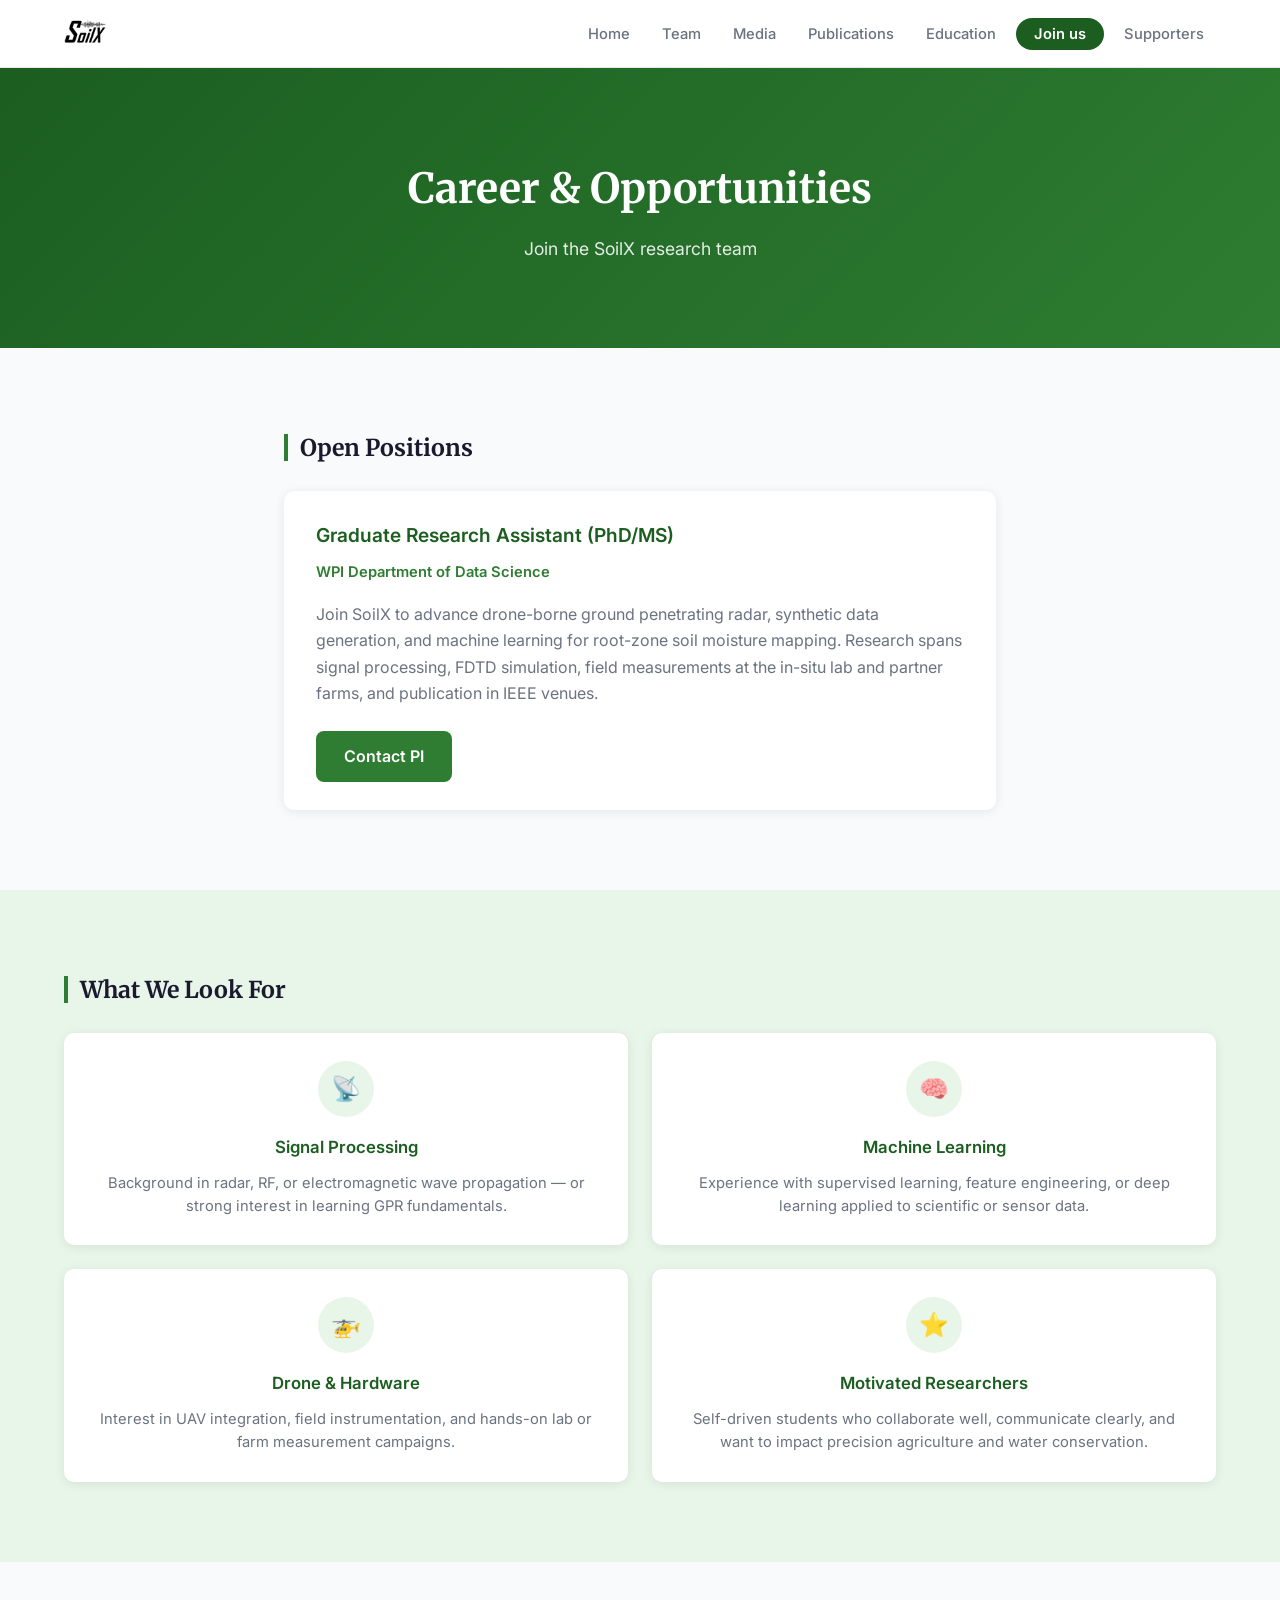
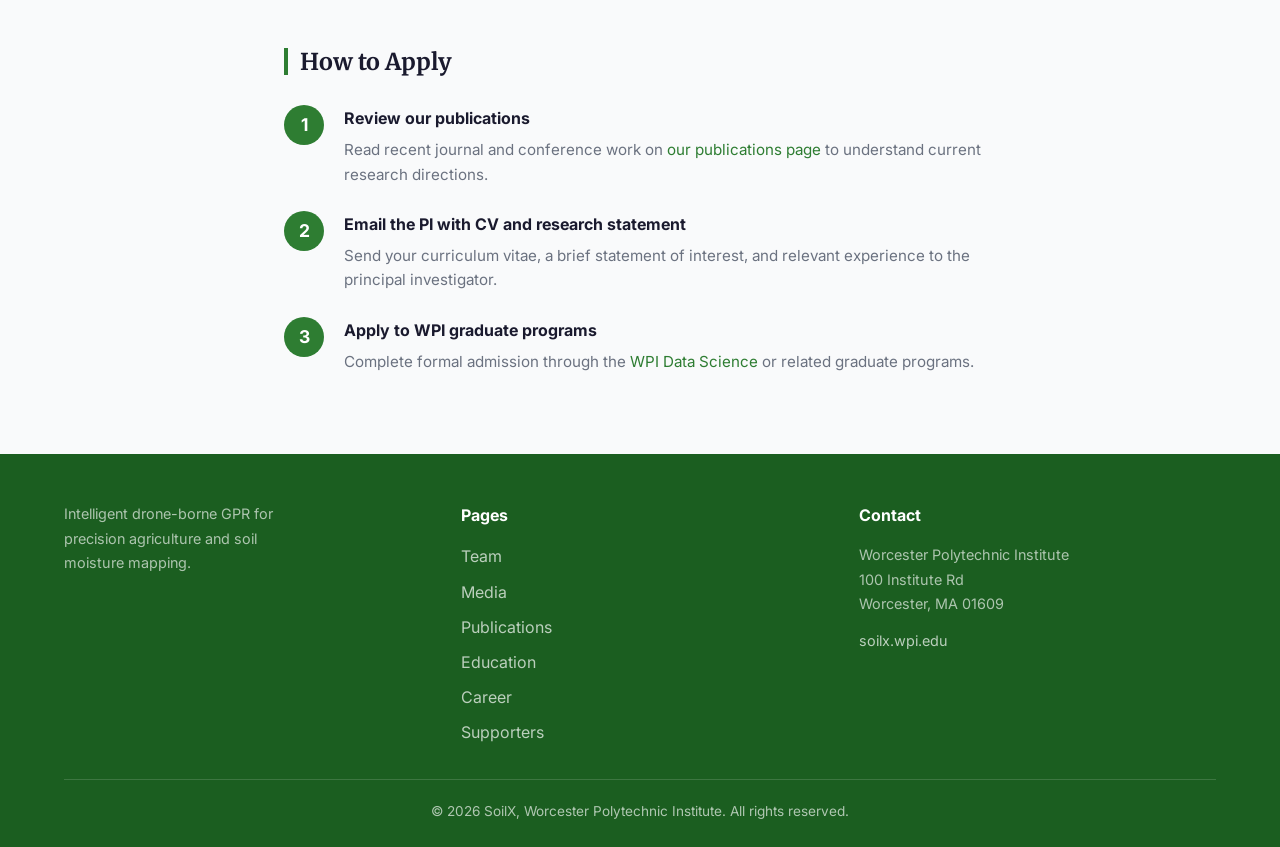
==== commit 81e98f69: "Homepage polish: lab section redesign, remove synthetic block and footer logo Co-authored-by: Cursor" ====
--- a/career.html
+++ b/career.html
@@ -108,7 +108,6 @@
   <div class="container">
     <div class="footer-grid">
       <div>
-        <img src="images/logo.webp" alt="SoilX" height="48" style="filter:brightness(0) invert(1); margin-bottom:12px;">
         <p style="font-size:0.9rem; opacity:0.75; max-width:240px;">Intelligent drone-borne GPR for precision agriculture and soil moisture mapping.</p>
       </div>
       <div>
--- a/css/style.css
+++ b/css/style.css
@@ -684,11 +684,6 @@
   height: 100%;
   object-fit: cover;
   object-position: center;
-  transition: transform 0.5s ease;
-}
-
-.mag-block:hover .mag-block-img {
-  transform: scale(1.04);
 }
 
 /* Left-side overlay (text on the left) */
@@ -788,47 +783,107 @@
   .mag-block-text { font-size: 0.82rem; display: none; }
 }
 
-/* Lab */
-.lab-intro {
-  max-width: 720px;
-  color: var(--text-muted);
-  font-size: 1.05rem;
-  margin: 20px 0 36px;
-}
-
-.lab-gallery {
-  display: grid;
-  grid-template-columns: repeat(3, minmax(0, 1fr));
-  gap: 20px;
-  overflow: hidden;
-}
-
-.lab-gallery img {
-  border-radius: 10px;
-  aspect-ratio: 4 / 3;
-  object-fit: cover;
-  width: 100%;
-  min-width: 0;
-}
-
-/* Synthetic data */
-.synthetic-grid {
+/* ── SoilX Lab section ── */
+.lab-section {
+  padding: 88px 0;
+  background: #ffffff;
+}
+.lab-inner {
   display: grid;
   grid-template-columns: 1fr 1fr;
-  gap: 60px;
+  gap: 64px;
   align-items: center;
-  margin-top: 24px;
-}
-
-.synthetic-grid__text p {
+}
+.lab-eyebrow {
+  font-size: 0.72rem;
+  font-weight: 700;
+  letter-spacing: 0.14em;
+  text-transform: uppercase;
+  color: var(--green-main);
+  margin-bottom: 10px;
+}
+.lab-heading {
+  font-family: 'Merriweather', serif;
+  font-size: 2rem;
+  color: var(--text);
+  margin-bottom: 28px;
+}
+.lab-stat-block {
+  background: var(--green-dark);
+  border-radius: var(--radius-lg);
+  padding: 24px 28px;
+  margin-bottom: 24px;
+  display: inline-block;
+}
+.lab-stat-num {
+  font-family: 'Merriweather', serif;
+  font-size: clamp(1.8rem, 3.5vw, 2.6rem);
+  font-weight: 700;
+  color: #ffffff;
+  line-height: 1.1;
+  margin-bottom: 6px;
+}
+.lab-stat-x {
+  color: var(--green-light);
+  margin: 0 4px;
+}
+.lab-stat-unit {
+  font-size: 0.8rem;
+  color: rgba(255, 255, 255, 0.7);
+  letter-spacing: 0.04em;
+}
+.lab-description {
+  font-size: 0.97rem;
   color: var(--text-muted);
-  font-size: 1.05rem;
-}
-
-.synthetic-grid__media img {
-  border-radius: 12px;
-  box-shadow: var(--shadow-hover);
+  line-height: 1.75;
+  max-width: 420px;
+}
+
+/* Image grid: 1 tall image on the left, 2 stacked on the right */
+.lab-image-grid {
+  display: grid;
+  grid-template-columns: 1fr 1fr;
+  grid-template-rows: 1fr;
+  gap: 10px;
+  height: 380px;
+}
+.lab-img-main {
+  grid-row: span 2;
+  height: 100%;
   width: 100%;
+  object-fit: cover;
+  border-radius: var(--radius-lg);
+}
+.lab-img-pair {
+  display: flex;
+  flex-direction: column;
+  gap: 10px;
+  height: 380px;
+}
+.lab-img {
+  width: 100%;
+  border-radius: var(--radius);
+  object-fit: cover;
+}
+.lab-img-pair .lab-img {
+  flex: 1;
+  min-height: 0;
+}
+
+@media (max-width: 768px) {
+  .lab-section { padding: 52px 0; }
+  .lab-inner {
+    grid-template-columns: 1fr;
+    gap: 32px;
+  }
+  .lab-stat-block { display: block; }
+  .lab-image-grid { height: 260px; }
+  .lab-img-pair { height: 260px; }
+  .lab-description { max-width: 100%; }
+}
+@media (max-width: 480px) {
+  .lab-image-grid { height: 200px; }
+  .lab-img-pair { height: 200px; }
 }
 
 /* Publications teaser */
@@ -966,19 +1021,6 @@
 }
 
 @media (max-width: 768px) {
-  .lab-gallery {
-    grid-template-columns: 1fr;
-  }
-
-  .synthetic-grid {
-    grid-template-columns: 1fr;
-    gap: 32px;
-  }
-
-  .synthetic-grid__media {
-    order: -1;
-  }
-
   .pub-grid {
     grid-template-columns: 1fr;
   }
@@ -1899,3 +1941,556 @@
   .member-grid { grid-template-columns: repeat(2, 1fr); }
   .pi-photo-wrap { width: 84px; height: 84px; }
 }
+
+/* ═══════════════════════════════════════════════
+   TABLET & MOBILE  (≤ 768px)
+   ═══════════════════════════════════════════════ */
+@media (max-width: 768px) {
+
+  /* ── Global spacing ── */
+  .container {
+    padding: 0 16px;
+  }
+  .section {
+    padding: 52px 0;
+  }
+  h1 { font-size: 1.9rem; }
+  h2 { font-size: 1.45rem; }
+
+  /* ── Navigation ── */
+  .nav-links {
+    display: none;
+    flex-direction: column;
+    position: absolute;
+    top: 68px;
+    left: 0;
+    width: 100%;
+    background: rgba(255, 255, 255, 0.97);
+    backdrop-filter: blur(12px);
+    -webkit-backdrop-filter: blur(12px);
+    border-bottom: 1px solid var(--border);
+    padding: 12px 16px 20px;
+    gap: 4px;
+    z-index: 999;
+  }
+  .nav-links.open {
+    display: flex;
+  }
+  .nav-links li {
+    width: 100%;
+  }
+  .nav-links a {
+    display: block;
+    width: 100%;
+    padding: 11px 14px;
+    border-radius: 8px;
+    font-size: 0.97rem;
+    color: var(--text);
+  }
+  /* On mobile: underline animation doesn't work — use bg highlight instead */
+  .nav-links a::after {
+    display: none;
+  }
+  .nav-links a.active {
+    background: var(--green-pale);
+    color: var(--green-dark);
+    font-weight: 600;
+  }
+  .nav-links a:hover {
+    background: var(--green-pale);
+    color: var(--green-main);
+  }
+  /* "Join us" CTA pill — full-width on mobile */
+  .nav-links a.nav-cta {
+    background: var(--green-main);
+    color: white;
+    border-radius: 8px;
+    text-align: center;
+    margin-top: 6px;
+    padding: 12px 14px;
+  }
+  .nav-links a.nav-cta:hover {
+    background: var(--green-dark);
+  }
+  .nav-toggle {
+    display: flex;
+  }
+
+  /* ── Hero section ── */
+  .hero {
+    min-height: 88svh;
+    min-height: 88vh; /* fallback */
+    padding: 0 16px;
+  }
+  .hero-content {
+    padding: 0 4px;
+    max-width: 100%;
+  }
+  .hero-eyebrow {
+    font-size: 0.7rem;
+    letter-spacing: 0.1em;
+  }
+  .hero-title {
+    font-size: clamp(1.65rem, 7vw, 2.2rem);
+    line-height: 1.25;
+    margin-bottom: 14px;
+  }
+  .hero-sub {
+    font-size: 0.95rem;
+    max-width: 100%;
+    margin-bottom: 24px;
+  }
+  .hero-buttons {
+    flex-direction: column;
+    align-items: stretch;
+    gap: 10px;
+    width: 100%;
+    max-width: 320px;
+    margin: 0 auto 0;
+  }
+  .hero-buttons .btn,
+  .hero-buttons .btn-outline-white {
+    display: block;
+    text-align: center;
+    padding: 14px 20px;
+    font-size: 1rem;
+  }
+  /* Stat pills: wrap to 2×2 */
+  .hero-stats {
+    gap: 8px;
+    margin-top: 28px;
+    justify-content: center;
+  }
+  .hero-stat-pill {
+    flex: 0 0 calc(50% - 4px);
+    max-width: 140px;
+    padding: 10px 12px;
+    border-radius: 12px; /* more rectangular on mobile */
+  }
+  .hero-stat-num { font-size: 1.15rem; }
+  .hero-stat-lbl { font-size: 0.68rem; }
+
+  /* ── Pipeline section ── */
+  .pipeline-track {
+    flex-direction: column;
+    align-items: flex-start;
+    gap: 0;
+    padding: 0 8px;
+  }
+  .pipeline-step {
+    flex-direction: row;
+    max-width: 100%;
+    width: 100%;
+    text-align: left;
+    align-items: flex-start;
+    gap: 16px;
+    padding: 12px 0;
+  }
+  .pipeline-icon {
+    flex-shrink: 0;
+    margin-bottom: 0;
+    width: 52px;
+    height: 52px;
+  }
+  .pipeline-step-name {
+    font-size: 0.92rem;
+    margin-bottom: 4px;
+  }
+  .pipeline-step-desc {
+    font-size: 0.82rem;
+  }
+  /* Connector becomes a vertical line on the left */
+  .pipeline-connector {
+    width: 2px;
+    height: 20px;
+    margin: 0 0 0 25px; /* 26px = half of 52px icon, minus 1px for border */
+    background: var(--green-light);
+    opacity: 0.8;
+  }
+  .pipeline-intro {
+    font-size: 0.95rem;
+    margin-bottom: 32px;
+  }
+
+  /* ── Research pillar cards ── */
+  .pillar-grid {
+    grid-template-columns: 1fr;
+    margin-bottom: 40px;
+    gap: 12px;
+  }
+  /* Override the "last child spans full width" tablet rule */
+  .pillar-grid .pillar-card:last-child {
+    grid-column: auto;
+    max-width: 100%;
+    margin: 0;
+  }
+  .pillar-card {
+    padding: 20px 18px;
+  }
+
+  /* ── Magazine research blocks ── */
+  .magazine-blocks {
+    border-radius: var(--radius);
+    margin-top: 32px;
+  }
+  .mag-block {
+    height: 230px;
+  }
+  /* On mobile: always fade from bottom so text sits at the bottom */
+  .mag-block-overlay,
+  .mag-block-overlay.right {
+    background: linear-gradient(
+      to top,
+      rgba(15, 60, 18, 0.95) 0%,
+      rgba(27, 94, 32, 0.7) 45%,
+      rgba(27, 94, 32, 0.1) 80%,
+      transparent 100%
+    );
+  }
+  /* Content always pinned to bottom, full width */
+  .mag-block-content,
+  .mag-block-content.right {
+    left: 0;
+    right: 0;
+    top: auto;
+    bottom: 0;
+    width: 100%;
+    padding: 20px 18px;
+    text-align: left;
+    align-items: flex-start;
+    justify-content: flex-end;
+  }
+  .mag-block-num {
+    font-size: 0.65rem;
+    margin-bottom: 6px;
+  }
+  .mag-block-title {
+    font-size: 1.05rem;
+    margin-bottom: 0;
+  }
+  /* Hide description text on mobile — title only */
+  .mag-block-text {
+    display: none;
+  }
+
+  /* ── Lab images row ── */
+  .lab-images,
+  .lab-image-row {
+    flex-direction: column;
+    gap: 12px;
+  }
+  .lab-images img,
+  .lab-image-row img {
+    width: 100%;
+    height: 220px;
+    object-fit: cover;
+    border-radius: var(--radius);
+  }
+
+  /* ── Recent publications strip ── */
+  .pub-strip-item {
+    padding: 16px 10px;
+    gap: 12px;
+  }
+  .pub-strip-title {
+    font-size: 0.88rem;
+  }
+  .pub-strip-meta {
+    font-size: 0.75rem;
+    flex-wrap: wrap;
+    gap: 6px;
+  }
+  .pub-strip-link {
+    display: none; /* hide the → arrow on small screens */
+  }
+
+  /* ── Page heroes (all inner pages) ── */
+  .page-hero {
+    height: 180px;
+    min-height: 180px;
+  }
+  .page-hero h1 {
+    font-size: 1.7rem;
+  }
+  .page-hero p {
+    font-size: 0.9rem;
+  }
+
+  /* ── Footer ── */
+  .footer-grid {
+    grid-template-columns: 1fr;
+    gap: 28px;
+    text-align: center;
+  }
+  .footer-grid img {
+    margin: 0 auto 12px;
+  }
+  .footer-grid ul {
+    align-items: center;
+  }
+
+}
+
+/* ═══════════════════════════════════════════════
+   SMALL PHONES ONLY  (≤ 480px)
+   ═══════════════════════════════════════════════ */
+@media (max-width: 480px) {
+
+  .container { padding: 0 12px; }
+  .section { padding: 40px 0; }
+  h1 { font-size: 1.6rem; }
+  h2 { font-size: 1.25rem; }
+
+  /* Hero */
+  .hero { min-height: 92svh; min-height: 92vh; }
+  .hero-title { font-size: 1.55rem; }
+  .hero-sub { font-size: 0.88rem; }
+  .hero-stat-pill {
+    flex: 0 0 calc(50% - 4px);
+    max-width: none;
+    padding: 9px 10px;
+  }
+
+  /* Nav */
+  .nav-links a { font-size: 0.92rem; padding: 10px 14px; }
+
+  /* Magazine blocks */
+  .mag-block { height: 200px; }
+  .mag-block-title { font-size: 0.95rem; }
+
+  /* Pipeline */
+  .pipeline-section { padding: 40px 0; }
+  .pipeline-icon { width: 44px; height: 44px; }
+  .pipeline-connector { margin-left: 21px; }
+
+}
+
+/* ═══════════════════════════════════════════════
+   TEAM PAGE — mobile  (≤ 768px)
+   ═══════════════════════════════════════════════ */
+@media (max-width: 768px) {
+
+  /* ── Team page hero ── */
+  .team-quote-banner,
+  .quote-banner {
+    padding: 28px 16px;
+  }
+  .team-quote-text,
+  .quote-text {
+    font-size: 1rem;
+  }
+
+  /* ── PI strip → 1 column ── */
+  .pi-strip {
+    grid-template-columns: 1fr;
+    gap: 12px;
+    padding: 32px 0 0;
+  }
+  .pi-card {
+    padding: 14px 16px;
+    gap: 14px;
+  }
+  .pi-photo-wrap {
+    width: 60px;
+    height: 60px;
+  }
+  .pi-card-info h3 {
+    font-size: 0.97rem;
+  }
+  .pi-card-info .role {
+    font-size: 0.78rem;
+  }
+
+  /* ── Team section dividers ── */
+  .team-divider {
+    margin: 32px 0 16px;
+  }
+
+  /* ── Member grid → 2 columns ── */
+  .member-grid {
+    grid-template-columns: repeat(2, 1fr);
+    gap: 10px;
+  }
+  .member-card {
+    border-radius: var(--radius);
+  }
+
+  /* ── Section padding on team page ── */
+  .team-section {
+    padding: 40px 0 0;
+  }
+
+}
+
+@media (max-width: 480px) {
+  /* Keep 2-col member grid even on smallest phones */
+  .member-grid {
+    grid-template-columns: repeat(2, 1fr);
+    gap: 8px;
+  }
+  .pi-strip {
+    grid-template-columns: 1fr;
+  }
+}
+
+/* ═══════════════════════════════════════════════
+   PUBLICATIONS PAGE — mobile  (≤ 768px)
+   ═══════════════════════════════════════════════ */
+@media (max-width: 768px) {
+
+  /* Filter bar: wrap and scroll horizontally */
+  .filter-bar {
+    display: flex;
+    flex-wrap: wrap;
+    gap: 8px;
+    padding: 0 16px 12px;
+  }
+  .filter-btn {
+    font-size: 0.82rem;
+    padding: 7px 14px;
+  }
+
+  /* Publication cards: reduce padding, keep full width */
+  .pub-card {
+    padding: 16px;
+    border-radius: var(--radius);
+  }
+  .pub-card .pub-title {
+    font-size: 0.92rem;
+    line-height: 1.45;
+  }
+  .pub-card .pub-authors {
+    font-size: 0.78rem;
+  }
+  .pub-card .pub-venue {
+    font-size: 0.78rem;
+  }
+  .pub-card .pub-actions {
+    flex-wrap: wrap;
+    gap: 8px;
+  }
+  /* Publication card list: full width, reasonable margin */
+  .pub-list,
+  .pub-cards {
+    padding: 0 0;
+    max-width: 100%;
+  }
+
+}
+
+/* ═══════════════════════════════════════════════
+   MEDIA PAGE — mobile  (≤ 768px)
+   ═══════════════════════════════════════════════ */
+@media (max-width: 768px) {
+
+  /* Tabs: full width, evenly spaced */
+  .media-tabs,
+  .tab-bar {
+    display: flex;
+    width: 100%;
+  }
+  .media-tabs button,
+  .tab-bar button,
+  .tab-btn {
+    flex: 1;
+    font-size: 0.82rem;
+    padding: 10px 8px;
+    text-align: center;
+  }
+
+  /* Video grid: 1 column */
+  .video-grid {
+    grid-template-columns: 1fr;
+    gap: 16px;
+  }
+
+  /* YouTube facade: full width */
+  .yt-facade {
+    border-radius: var(--radius);
+  }
+
+  /* Image gallery: 1 column */
+  .gallery-grid,
+  .image-gallery {
+    column-count: 1;
+  }
+
+  /* Audio players: full width, reduced padding */
+  .audio-card,
+  .audio-player-card {
+    padding: 16px;
+  }
+
+}
+
+/* ═══════════════════════════════════════════════
+   EDUCATION PAGE — mobile  (≤ 768px)
+   ═══════════════════════════════════════════════ */
+@media (max-width: 768px) {
+
+  /* Education video grid: 1 column */
+  .edu-video-grid,
+  .education-grid {
+    grid-template-columns: 1fr;
+    gap: 16px;
+  }
+
+}
+
+/* ═══════════════════════════════════════════════
+   CAREER PAGE — mobile  (≤ 768px)
+   ═══════════════════════════════════════════════ */
+@media (max-width: 768px) {
+
+  /* "What we look for" icon cards: 1 column */
+  .qualifications-grid,
+  .career-cards {
+    grid-template-columns: 1fr;
+    gap: 12px;
+  }
+
+  /* Step-by-step numbered list: full width */
+  .apply-steps ol {
+    padding-left: 20px;
+  }
+
+}
+
+/* ═══════════════════════════════════════════════
+   SUPPORTERS PAGE — mobile  (≤ 768px)
+   ═══════════════════════════════════════════════ */
+@media (max-width: 768px) {
+
+  .supporters-grid,
+  .supporter-cards {
+    grid-template-columns: 1fr;
+    gap: 14px;
+    max-width: 400px;
+    margin: 0 auto;
+  }
+
+}
+
+/* ═══════════════════════════════════════════════
+   UNIVERSAL MOBILE SAFETY NET
+   Prevents any grid or flex from overflowing
+   the viewport horizontally on small screens
+   ═══════════════════════════════════════════════ */
+@media (max-width: 768px) {
+
+  /* No element should ever be wider than the viewport */
+  img, video, iframe, .card, .pub-card, .pi-card,
+  .member-card, .pillar-card, .yt-facade {
+    max-width: 100%;
+  }
+
+  /* Kill any horizontal overflow that slipped through */
+  body { overflow-x: hidden; }
+  .container { overflow-x: hidden; }
+
+  /* Ensure all grids collapse to 1 col if not explicitly overridden above */
+  [class*="-grid"]:not(.member-grid):not(.pillar-grid) {
+    grid-template-columns: 1fr !important;
+  }
+
+}
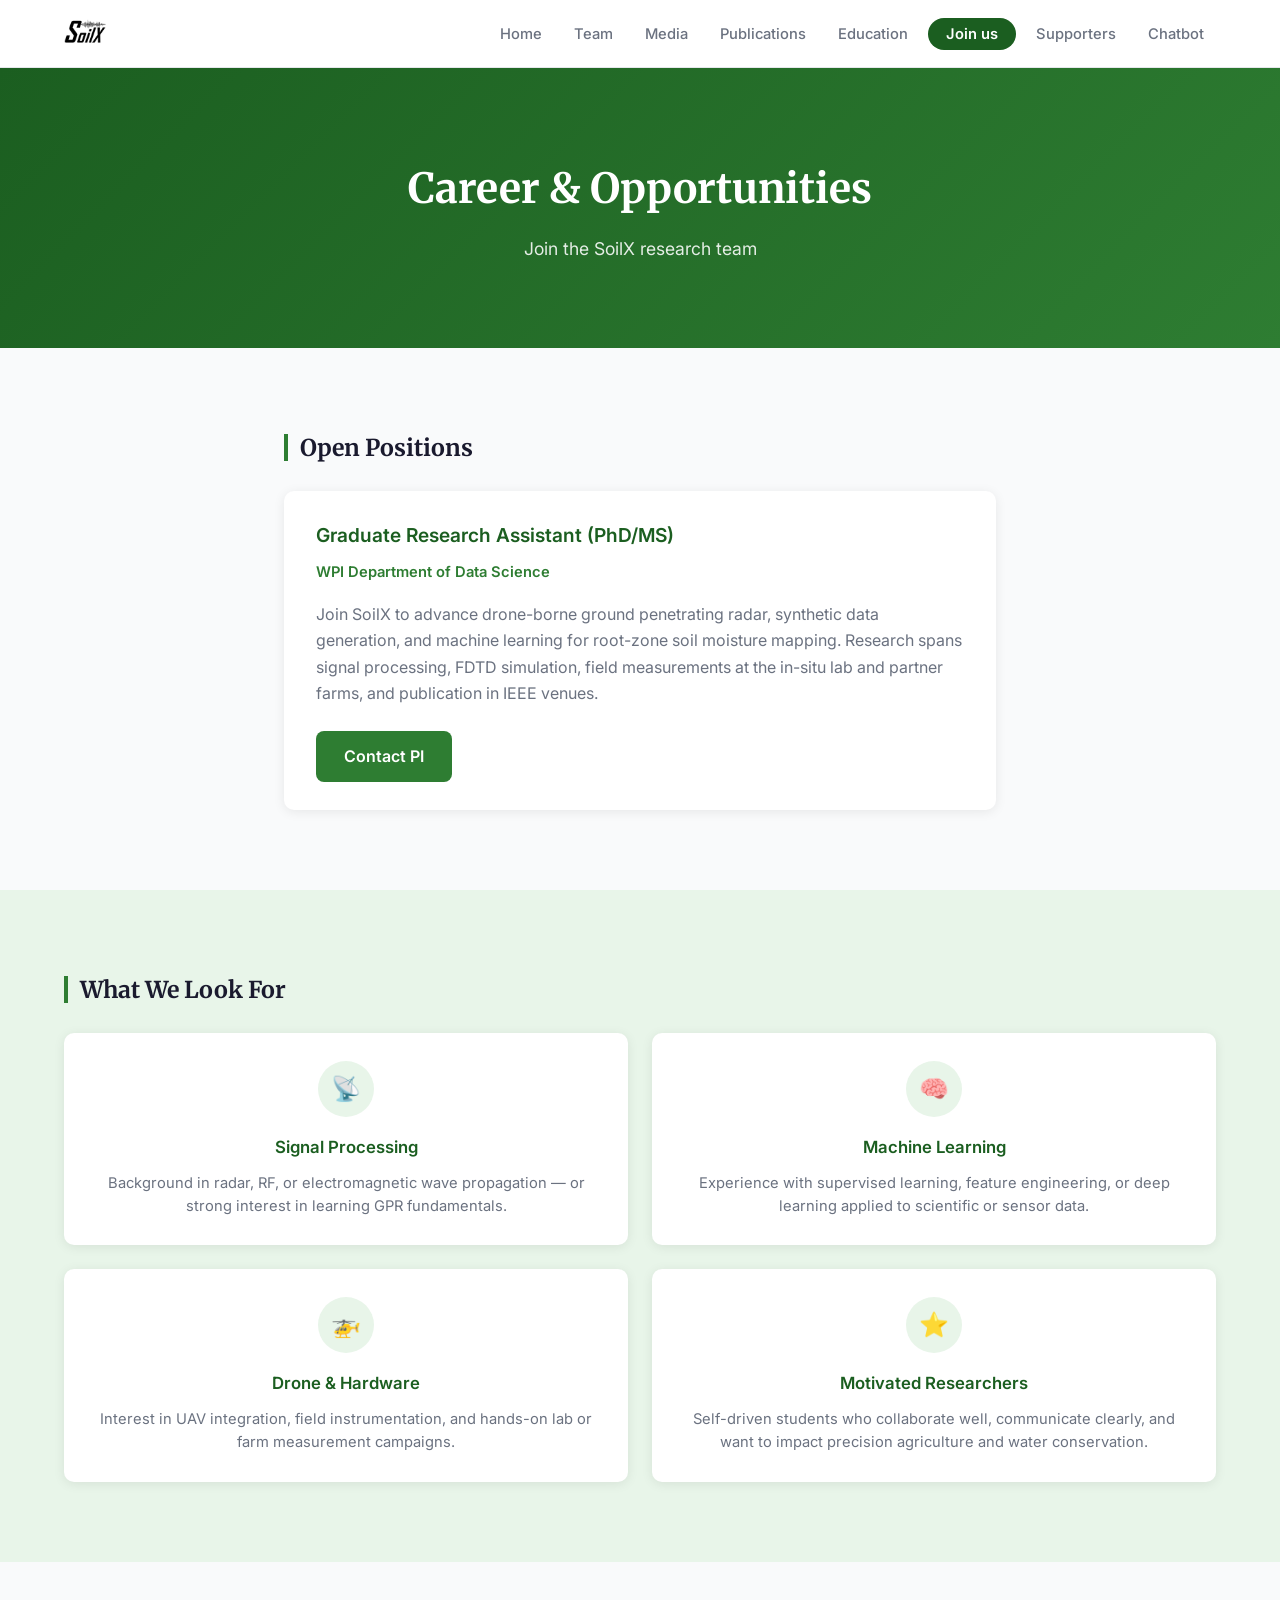
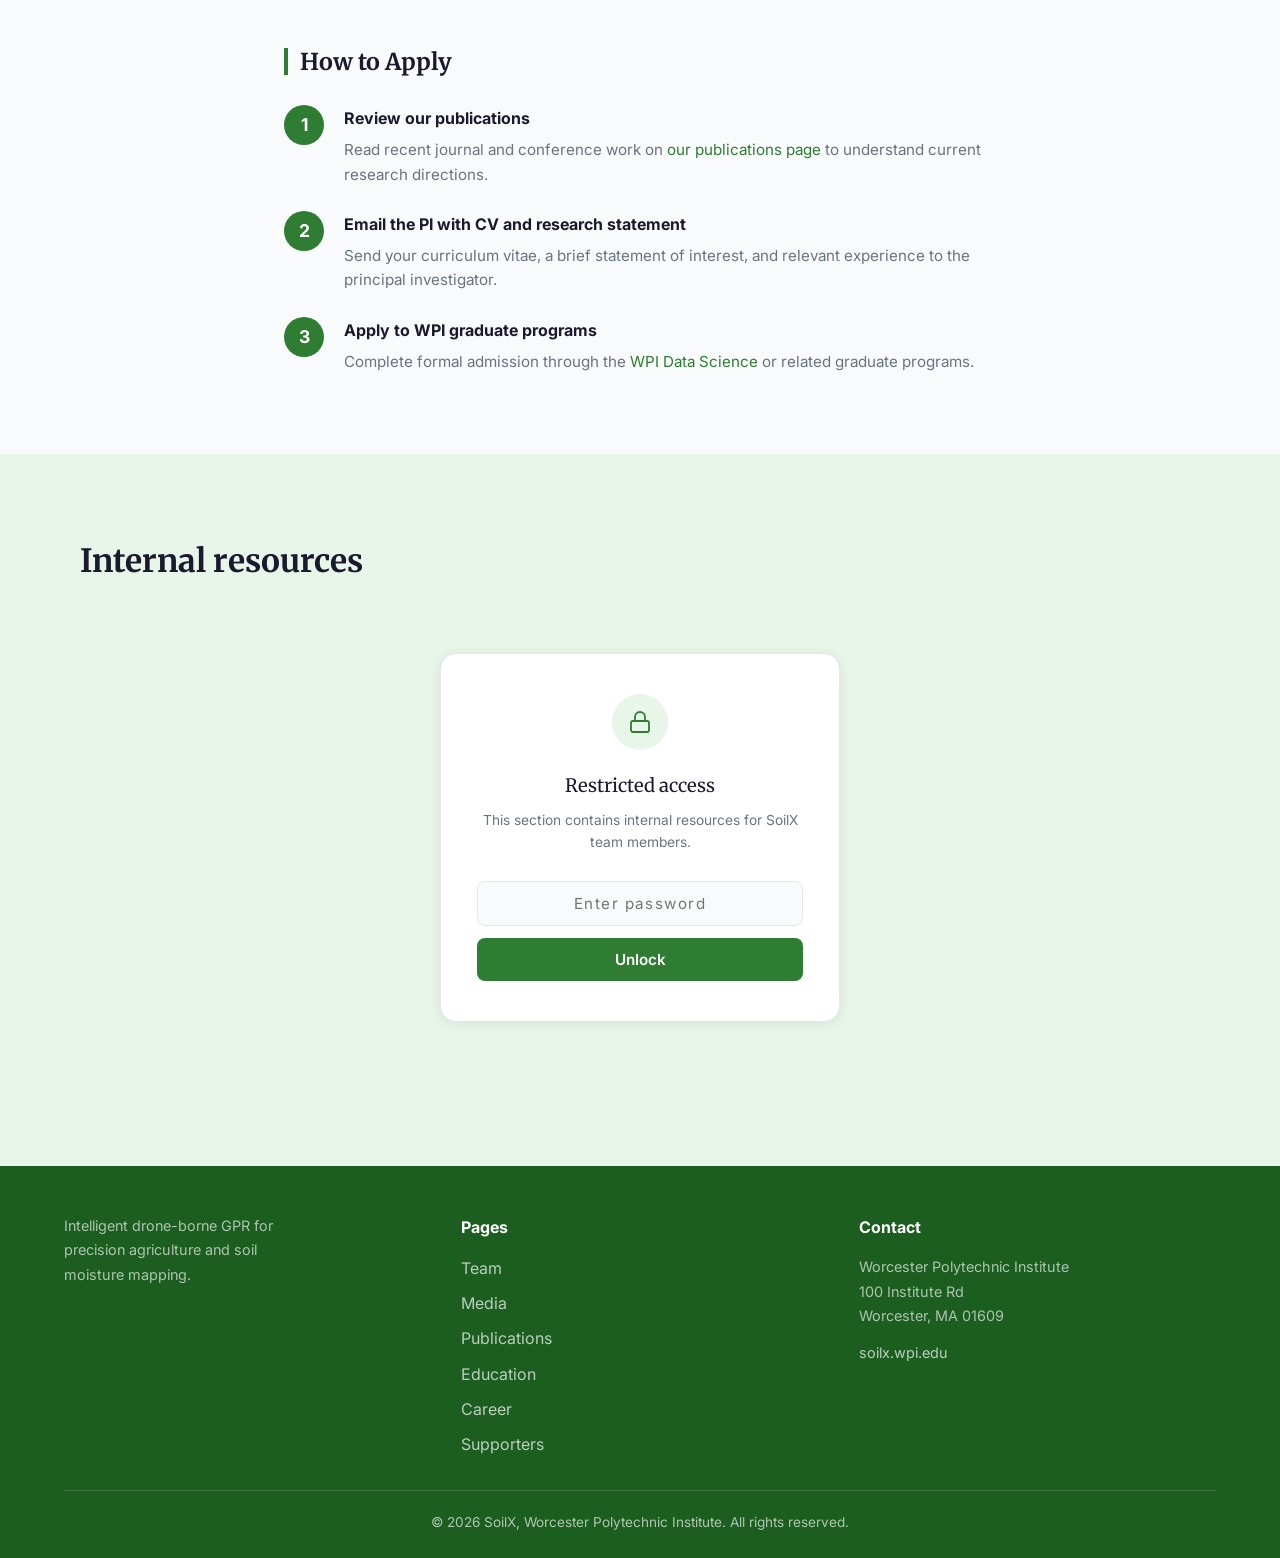
==== commit 266ce276: "Add password gates: career internal section + chatbot page Co-authored-by: Cursor <cursoragent@curso" ====
--- a/career.html
+++ b/career.html
@@ -5,6 +5,7 @@
   <meta name="viewport" content="width=device-width, initial-scale=1.0">
   <title>Career — SoilX</title>
   <link rel="stylesheet" href="css/style.css">
+  <script src="js/auth.js"></script>
 </head>
 <body>
 
@@ -22,6 +23,7 @@
       <li><a href="education.html">Education</a></li>
       <li><a href="career.html" class="nav-cta">Join us</a></li>
       <li><a href="supporters.html">Supporters</a></li>
+      <li><a href="chatbot.html">Chatbot</a></li>
     </ul>
   </div>
 </nav>
@@ -102,6 +104,51 @@
       </ol>
     </div>
   </section>
+
+<!-- ── Password-protected section ── -->
+<section class="section section-alt">
+  <div class="container">
+
+    <h2 class="section-heading">Internal resources</h2>
+
+    <!-- Gate — shown when locked -->
+    <div id="career-gate" class="password-gate">
+      <div class="pg-card">
+        <div class="pg-icon">
+          <svg width="24" height="24" viewBox="0 0 24 24" fill="none"
+               stroke="currentColor" stroke-width="1.8"
+               stroke-linecap="round" stroke-linejoin="round" aria-hidden="true">
+            <rect x="3" y="11" width="18" height="11" rx="2" ry="2"/>
+            <path d="M7 11V7a5 5 0 0 1 10 0v4"/>
+          </svg>
+        </div>
+        <p class="pg-title">Restricted access</p>
+        <p class="pg-subtitle">This section contains internal resources for SoilX team members.</p>
+        <form class="pg-form">
+          <input
+            class="pg-input"
+            type="password"
+            placeholder="Enter password"
+            autocomplete="current-password"
+            aria-label="Password"
+          >
+          <button class="pg-submit" type="submit">Unlock</button>
+          <p class="pg-error" role="alert"></p>
+        </form>
+      </div>
+    </div>
+
+    <!-- Protected content — hidden until unlocked -->
+    <div id="career-protected" class="protected-content">
+      <p style="color: var(--text-muted); font-size: 0.97rem; line-height: 1.7; max-width: 640px;">
+        Internal resources will appear here. Add any restricted content
+        (application templates, internal guidelines, contact details, etc.)
+        inside this div.
+      </p>
+    </div>
+
+  </div>
+</section>
 </main>
 
 <footer>
@@ -131,5 +178,10 @@
   </div>
 </footer>
 <script src="js/main.js"></script>
+<script>
+  document.addEventListener('DOMContentLoaded', function () {
+    SoilXAuth.initGate('career-gate', 'career-protected');
+  });
+</script>
 </body>
 </html>
--- a/css/style.css
+++ b/css/style.css
@@ -1550,30 +1550,237 @@
   max-width: 760px;
 }
 
-/* —— Education page —— */
-.edu-video-grid {
+/* ══════════════════════════════════════════
+   EDUCATION PAGE
+══════════════════════════════════════════ */
+
+.edu-path {
+  display: flex;
+  align-items: center;
+  flex-wrap: nowrap;
+  gap: 0;
+  padding: 32px 0 48px;
+  overflow-x: auto;
+}
+.edu-path-step {
+  display: flex;
+  flex-direction: column;
+  align-items: center;
+  gap: 10px;
+  flex-shrink: 0;
+}
+.edu-path-dot {
+  width: 14px;
+  height: 14px;
+  border-radius: 50%;
+  background: var(--green-main);
+  border: 3px solid var(--green-pale);
+  outline: 2px solid var(--green-main);
+}
+.edu-path-label {
+  font-size: 0.8rem;
+  color: var(--text-muted);
+  text-align: center;
+  max-width: 100px;
+  line-height: 1.35;
+}
+.edu-path-line {
+  flex: 1;
+  min-width: 40px;
+  height: 2px;
+  background: var(--green-light);
+  opacity: 0.6;
+  margin-bottom: 28px;
+}
+
+.edu-module-grid {
   display: grid;
   grid-template-columns: repeat(2, 1fr);
-  gap: 28px;
-}
-
-.edu-cta {
-  text-align: center;
-  max-width: 520px;
-  margin: 0 auto;
-}
-
-.edu-cta h2 {
-  font-family: 'Merriweather', Georgia, serif;
-  font-size: 1.6rem;
-  margin-bottom: 12px;
+  gap: 24px;
+}
+.edu-module {
+  background: var(--surface);
+  border: 1px solid var(--border);
+  border-radius: var(--radius-lg);
+  overflow: hidden;
+  display: flex;
+  flex-direction: column;
+}
+.edu-module-header {
+  display: flex;
+  align-items: center;
+  justify-content: space-between;
+  padding: 18px 20px 0;
+  gap: 10px;
+}
+.edu-module-num {
+  font-size: 0.7rem;
+  font-weight: 700;
+  letter-spacing: 0.1em;
+  text-transform: uppercase;
+  color: var(--green-main);
+}
+.edu-module-tags {
+  display: flex;
+  gap: 6px;
+}
+.edu-tag {
+  font-size: 0.68rem;
+  font-weight: 600;
+  padding: 2px 8px;
+  border-radius: 20px;
+  background: var(--green-pale);
+  color: var(--green-dark);
+}
+.edu-module-title {
+  font-size: 1rem;
+  font-weight: 600;
   color: var(--text);
-}
-
-.edu-cta p {
+  padding: 10px 20px 8px;
+  line-height: 1.35;
+}
+.edu-module-desc {
+  font-size: 0.86rem;
   color: var(--text-muted);
-  margin-bottom: 24px;
-  font-size: 1.02rem;
+  line-height: 1.65;
+  padding: 0 20px 16px;
+  flex: 1;
+}
+
+/* YouTube facade inside module */
+.edu-video {
+  position: relative;
+  width: 100%;
+  aspect-ratio: 16 / 9;
+  background: #000;
+  cursor: pointer;
+}
+.edu-video img {
+  width: 100%;
+  height: 100%;
+  object-fit: cover;
+  display: block;
+  transition: opacity 0.2s;
+}
+.edu-video:hover img { opacity: 0.85; }
+.yt-play-btn {
+  position: absolute;
+  top: 50%;
+  left: 50%;
+  transform: translate(-50%, -50%);
+  width: 56px;
+  height: 56px;
+  border-radius: 50%;
+  background: rgba(220, 0, 0, 0.88);
+  border: none;
+  cursor: pointer;
+  transition: transform 0.15s, background 0.15s;
+}
+.yt-play-btn::after {
+  content: '';
+  position: absolute;
+  top: 50%;
+  left: 54%;
+  transform: translate(-50%, -50%);
+  border-style: solid;
+  border-width: 10px 0 10px 18px;
+  border-color: transparent transparent transparent #ffffff;
+}
+.edu-video:hover .yt-play-btn {
+  background: rgba(220, 0, 0, 1);
+  transform: translate(-50%, -50%) scale(1.08);
+}
+
+.edu-module-footer {
+  padding: 14px 20px;
+  border-top: 1px solid var(--border);
+  background: var(--bg);
+}
+.edu-module-link {
+  font-size: 0.8rem;
+  font-weight: 600;
+  color: var(--green-main);
+  text-decoration: none;
+  transition: color 0.15s;
+}
+.edu-module-link:hover { color: var(--green-dark); }
+
+.edu-tools-grid {
+  display: grid;
+  grid-template-columns: repeat(3, 1fr);
+  gap: 20px;
+}
+.edu-tool-card {
+  background: var(--surface);
+  border-radius: var(--radius-lg);
+  padding: 28px 24px;
+  border: 1px solid var(--border);
+  display: flex;
+  flex-direction: column;
+  gap: 0;
+}
+.edu-tool-icon {
+  width: 48px;
+  height: 48px;
+  background: var(--green-pale);
+  border-radius: 12px;
+  display: flex;
+  align-items: center;
+  justify-content: center;
+  color: var(--green-main);
+  margin-bottom: 16px;
+}
+.edu-tool-name {
+  font-size: 1rem;
+  font-weight: 600;
+  color: var(--text);
+  margin-bottom: 10px;
+}
+.edu-tool-desc {
+  font-size: 0.86rem;
+  color: var(--text-muted);
+  line-height: 1.65;
+  flex: 1;
+  margin-bottom: 16px;
+}
+.edu-tool-link {
+  font-size: 0.82rem;
+  font-weight: 600;
+  color: var(--green-main);
+  text-decoration: none;
+  transition: color 0.15s;
+}
+.edu-tool-link:hover { color: var(--green-dark); }
+
+.edu-glossary {
+  display: grid;
+  grid-template-columns: repeat(2, 1fr);
+  gap: 12px;
+}
+.edu-glossary-item {
+  background: var(--green-pale);
+  border-radius: var(--radius);
+  padding: 18px 20px;
+}
+.edu-glossary-term {
+  font-size: 0.88rem;
+  font-weight: 700;
+  color: var(--green-dark);
+  margin-bottom: 6px;
+}
+.edu-glossary-def {
+  font-size: 0.82rem;
+  color: var(--text-muted);
+  line-height: 1.65;
+}
+
+/* Education mobile */
+@media (max-width: 768px) {
+  .edu-module-grid { grid-template-columns: 1fr; }
+  .edu-tools-grid { grid-template-columns: 1fr; }
+  .edu-glossary { grid-template-columns: 1fr; }
+  .edu-path { gap: 0; }
+  .edu-path-label { font-size: 0.72rem; max-width: 72px; }
 }
 
 /* —— Career page —— */
@@ -1729,10 +1936,6 @@
 }
 
 @media (max-width: 900px) {
-  .edu-video-grid {
-    grid-template-columns: 1fr;
-  }
-
   .career-traits-grid {
     grid-template-columns: 1fr;
   }
@@ -1812,12 +2015,11 @@
 }
 .pi-photo-wrap {
   flex-shrink: 0;
-  width: 100px;
-  height: 100px;
+  width: 92px;
+  height: 92px;
   border-radius: 50%;
   overflow: hidden;
-  background: #f0f0f0;
-  border: 1px solid var(--border);
+  background: var(--green-pale);
 }
 /* Show full portrait inside circle — no cover crop */
 .pi-photo-wrap .person-photo {
@@ -1897,29 +2099,33 @@
 .member-card {
   background: var(--surface);
   border: 1px solid var(--border);
-  border-radius: var(--radius);
-  overflow: hidden;
+  border-radius: var(--radius-lg);
   text-align: center;
+  padding: 20px 10px 16px;
   transition: box-shadow 0.2s, transform 0.2s;
+  /* Note: remove overflow:hidden — the photo is now inside, not full-bleed */
 }
 .member-card:hover {
   box-shadow: var(--shadow-hover);
   transform: translateY(-3px);
 }
 .member-photo-wrap {
-  width: 100%;
-  aspect-ratio: 1 / 1;
+  width: 88px;
+  height: 88px;
+  border-radius: 50%;
   overflow: hidden;
   background: var(--green-pale);
+  margin: 0 auto 12px;
+  flex-shrink: 0;
 }
 .member-info {
-  padding: 10px 8px 13px;
+  padding: 0 4px;
 }
 .member-info .m-name {
   font-size: 0.82rem;
   font-weight: 700;
   color: var(--text);
-  margin-bottom: 2px;
+  margin-bottom: 3px;
   line-height: 1.3;
 }
 .member-info .m-role {
@@ -1939,7 +2145,7 @@
 }
 @media (max-width: 480px) {
   .member-grid { grid-template-columns: repeat(2, 1fr); }
-  .pi-photo-wrap { width: 84px; height: 84px; }
+  .pi-photo-wrap { width: 68px; height: 68px; }
 }
 
 /* ═══════════════════════════════════════════════
@@ -2424,20 +2630,6 @@
 }
 
 /* ═══════════════════════════════════════════════
-   EDUCATION PAGE — mobile  (≤ 768px)
-   ═══════════════════════════════════════════════ */
-@media (max-width: 768px) {
-
-  /* Education video grid: 1 column */
-  .edu-video-grid,
-  .education-grid {
-    grid-template-columns: 1fr;
-    gap: 16px;
-  }
-
-}
-
-/* ═══════════════════════════════════════════════
    CAREER PAGE — mobile  (≤ 768px)
    ═══════════════════════════════════════════════ */
 @media (max-width: 768px) {
@@ -2494,3 +2686,97 @@
   }
 
 }
+
+/* ── Password gate ── */
+@keyframes fadeIn {
+  from { opacity: 0; transform: translateY(12px); }
+  to   { opacity: 1; transform: translateY(0); }
+}
+
+.password-gate {
+  display: flex;
+  align-items: center;
+  justify-content: center;
+  padding: 64px 24px;
+}
+.pg-card {
+  background: var(--surface);
+  border: 1px solid var(--border);
+  border-radius: var(--radius-lg);
+  padding: 40px 36px;
+  max-width: 400px;
+  width: 100%;
+  text-align: center;
+  box-shadow: var(--shadow);
+}
+.pg-icon {
+  width: 56px;
+  height: 56px;
+  background: var(--green-pale);
+  border-radius: 50%;
+  display: flex;
+  align-items: center;
+  justify-content: center;
+  margin: 0 auto 20px;
+  color: var(--green-main);
+}
+.pg-title {
+  font-family: 'Merriweather', serif;
+  font-size: 1.15rem;
+  color: var(--text);
+  margin-bottom: 8px;
+}
+.pg-subtitle {
+  font-size: 0.86rem;
+  color: var(--text-muted);
+  margin-bottom: 28px;
+  line-height: 1.6;
+}
+.pg-form {
+  display: flex;
+  flex-direction: column;
+  gap: 12px;
+}
+.pg-input {
+  width: 100%;
+  padding: 12px 16px;
+  border: 1px solid var(--border);
+  border-radius: 8px;
+  font-size: 0.95rem;
+  font-family: inherit;
+  color: var(--text);
+  background: var(--bg);
+  transition: border-color 0.15s;
+  text-align: center;
+  letter-spacing: 0.1em;
+}
+.pg-input:focus {
+  outline: none;
+  border-color: var(--green-main);
+}
+.pg-submit {
+  background: var(--green-main);
+  color: white;
+  border: none;
+  border-radius: 8px;
+  padding: 12px;
+  font-size: 0.95rem;
+  font-weight: 600;
+  font-family: inherit;
+  cursor: pointer;
+  transition: background 0.15s;
+}
+.pg-submit:hover {
+  background: var(--green-dark);
+}
+.pg-error {
+  display: none;
+  font-size: 0.82rem;
+  color: #C62828;
+  margin-top: 4px;
+}
+
+/* Protected content — hidden until unlocked */
+.protected-content {
+  display: none;
+}
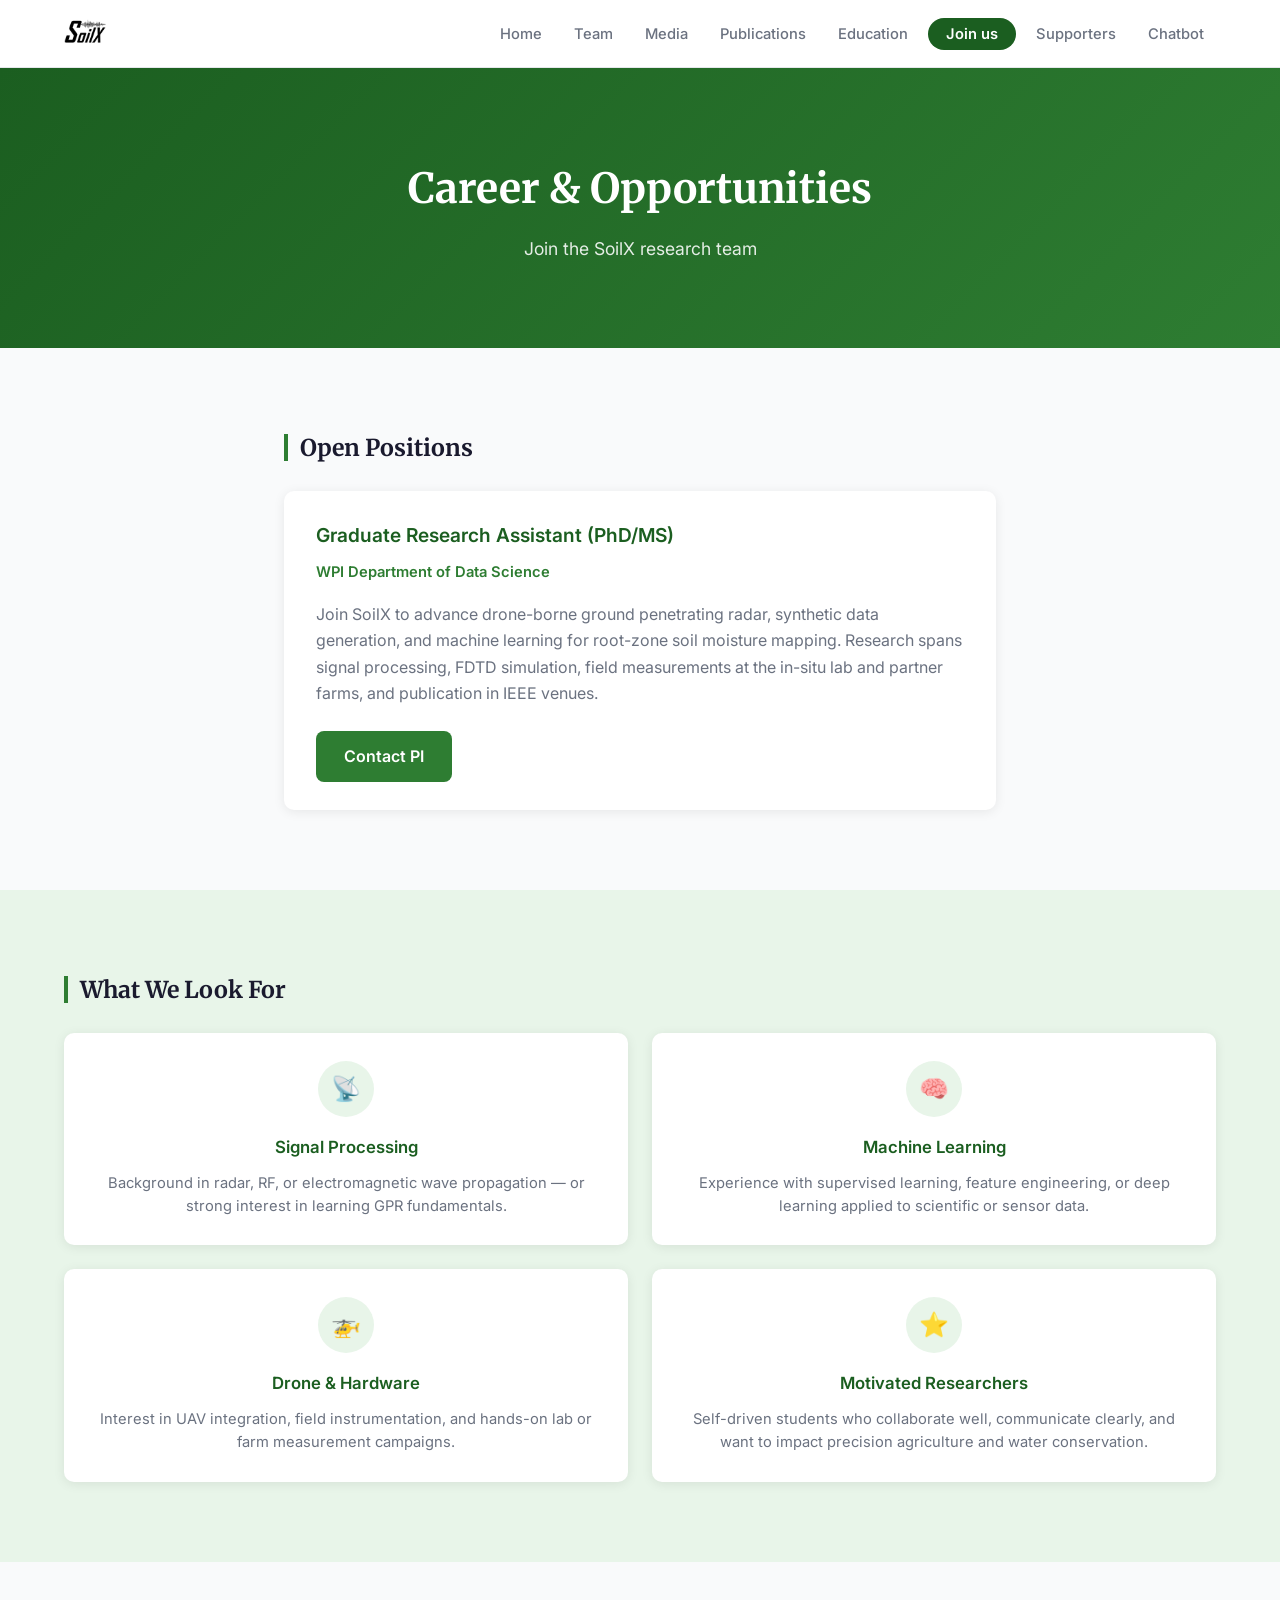
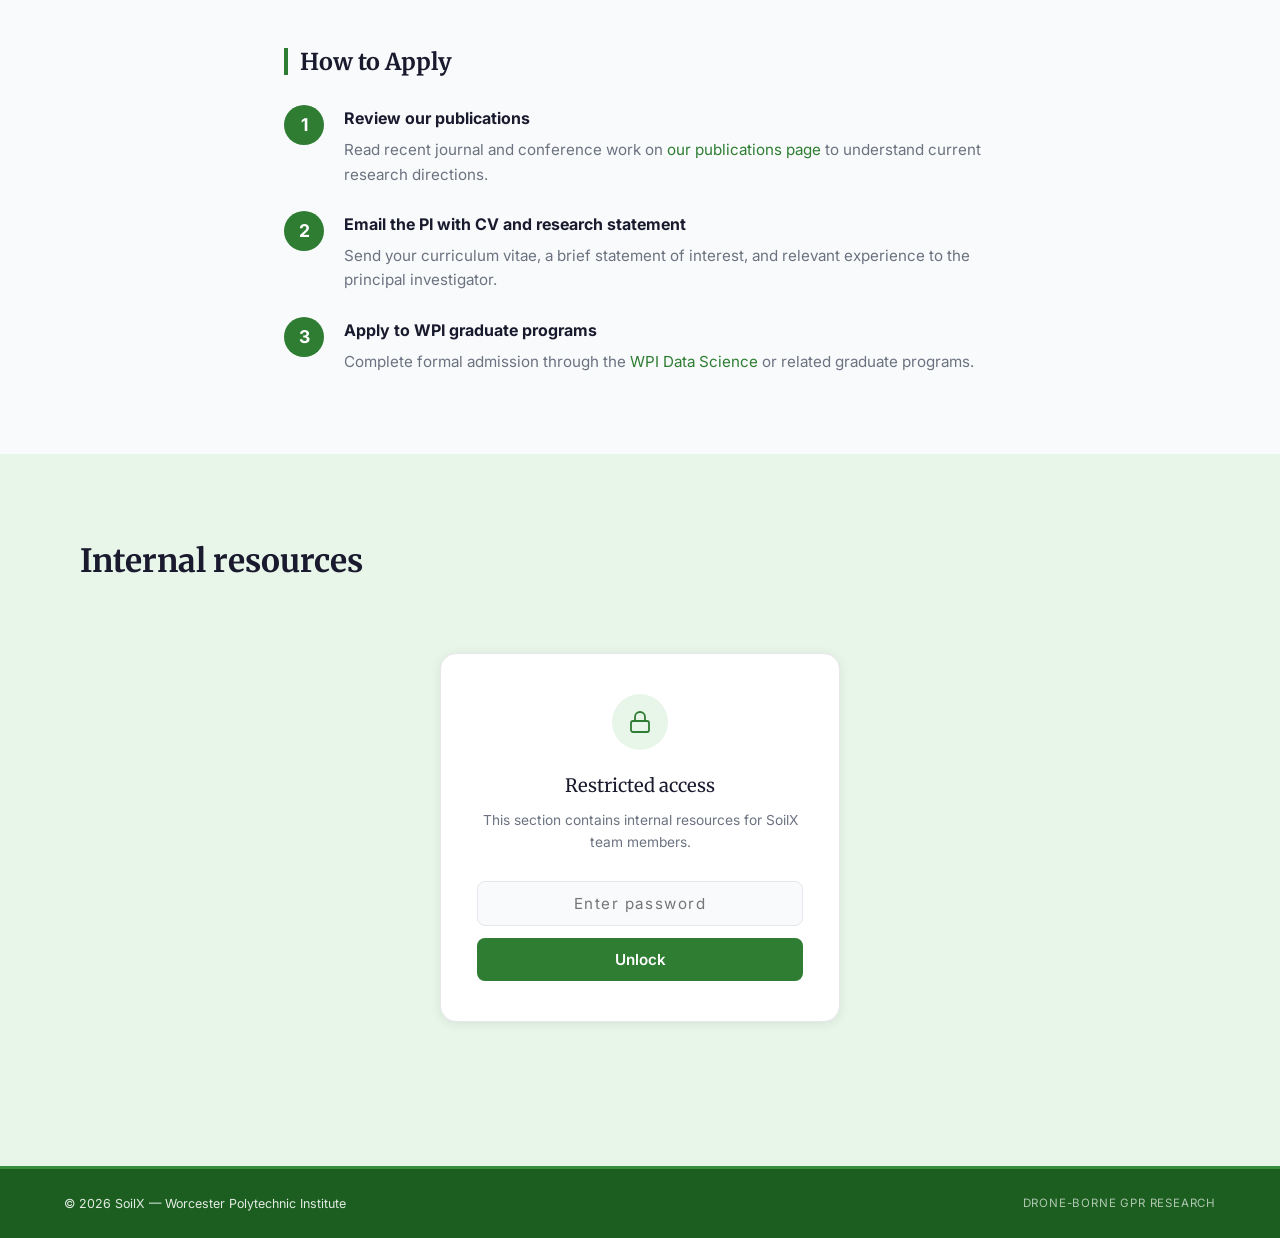
==== commit 41e1942c: "Footer: minimal redesign — copyright bar only Co-authored-by: Cursor <cursoragent@cursor.com>" ====
--- a/career.html
+++ b/career.html
@@ -153,28 +153,10 @@
 
 <footer>
   <div class="container">
-    <div class="footer-grid">
-      <div>
-        <p style="font-size:0.9rem; opacity:0.75; max-width:240px;">Intelligent drone-borne GPR for precision agriculture and soil moisture mapping.</p>
-      </div>
-      <div>
-        <h4 style="color:white; margin-bottom:14px;">Pages</h4>
-        <ul style="list-style:none; display:flex; flex-direction:column; gap:8px;">
-          <li><a href="team.html">Team</a></li>
-          <li><a href="media.html">Media</a></li>
-          <li><a href="publications.html">Publications</a></li>
-          <li><a href="education.html">Education</a></li>
-          <li><a href="career.html">Career</a></li>
-          <li><a href="supporters.html">Supporters</a></li>
-        </ul>
-      </div>
-      <div>
-        <h4 style="color:white; margin-bottom:14px;">Contact</h4>
-        <p style="font-size:0.9rem; opacity:0.75;">Worcester Polytechnic Institute<br>100 Institute Rd<br>Worcester, MA 01609</p>
-        <p style="margin-top:12px; font-size:0.9rem;"><a href="https://soilx.wpi.edu">soilx.wpi.edu</a></p>
-      </div>
+    <div class="footer-inner">
+      <p class="footer-copy">© 2026 SoilX — Worcester Polytechnic Institute</p>
+      <span class="footer-label">Drone-Borne GPR Research</span>
     </div>
-    <div class="footer-copy">© 2026 SoilX, Worcester Polytechnic Institute. All rights reserved.</div>
   </div>
 </footer>
 <script src="js/main.js"></script>
--- a/css/style.css
+++ b/css/style.css
@@ -322,42 +322,38 @@
   }
 }
 
-/* —— Footer —— */
+/* ── Footer ── */
 footer {
   background: var(--green-dark);
-  color: rgba(255, 255, 255, 0.85);
-  padding: 48px 0 24px;
-}
-
-footer a {
-  color: rgba(255, 255, 255, 0.7);
-  transition: color 0.15s;
-}
-
-footer a:hover {
-  color: #fff;
-  text-decoration: none;
-}
-
-.footer-grid {
-  display: grid;
-  grid-template-columns: repeat(3, 1fr);
-  gap: 40px;
+  border-top: 3px solid var(--green-mid);
+  padding: 24px 0;
+}
+
+.footer-inner {
+  display: flex;
+  align-items: center;
+  justify-content: space-between;
+  gap: 16px;
 }
 
 .footer-copy {
-  border-top: 1px solid rgba(255, 255, 255, 0.15);
-  margin-top: 32px;
-  padding-top: 20px;
-  text-align: center;
-  font-size: 0.85rem;
+  font-size: 0.78rem;
+  color: rgba(255, 255, 255, 0.88);
+  margin: 0;
+}
+
+.footer-label {
+  font-size: 0.72rem;
+  letter-spacing: 0.07em;
+  text-transform: uppercase;
   color: rgba(255, 255, 255, 0.65);
 }
 
-@media (max-width: 768px) {
-  .footer-grid {
-    grid-template-columns: 1fr;
-    gap: 32px;
+@media (max-width: 480px) {
+  .footer-inner {
+    flex-direction: column;
+    align-items: flex-start;
+    gap: 6px;
   }
 }
 
@@ -2422,19 +2418,6 @@
     font-size: 0.9rem;
   }
 
-  /* ── Footer ── */
-  .footer-grid {
-    grid-template-columns: 1fr;
-    gap: 28px;
-    text-align: center;
-  }
-  .footer-grid img {
-    margin: 0 auto 12px;
-  }
-  .footer-grid ul {
-    align-items: center;
-  }
-
 }
 
 /* ═══════════════════════════════════════════════
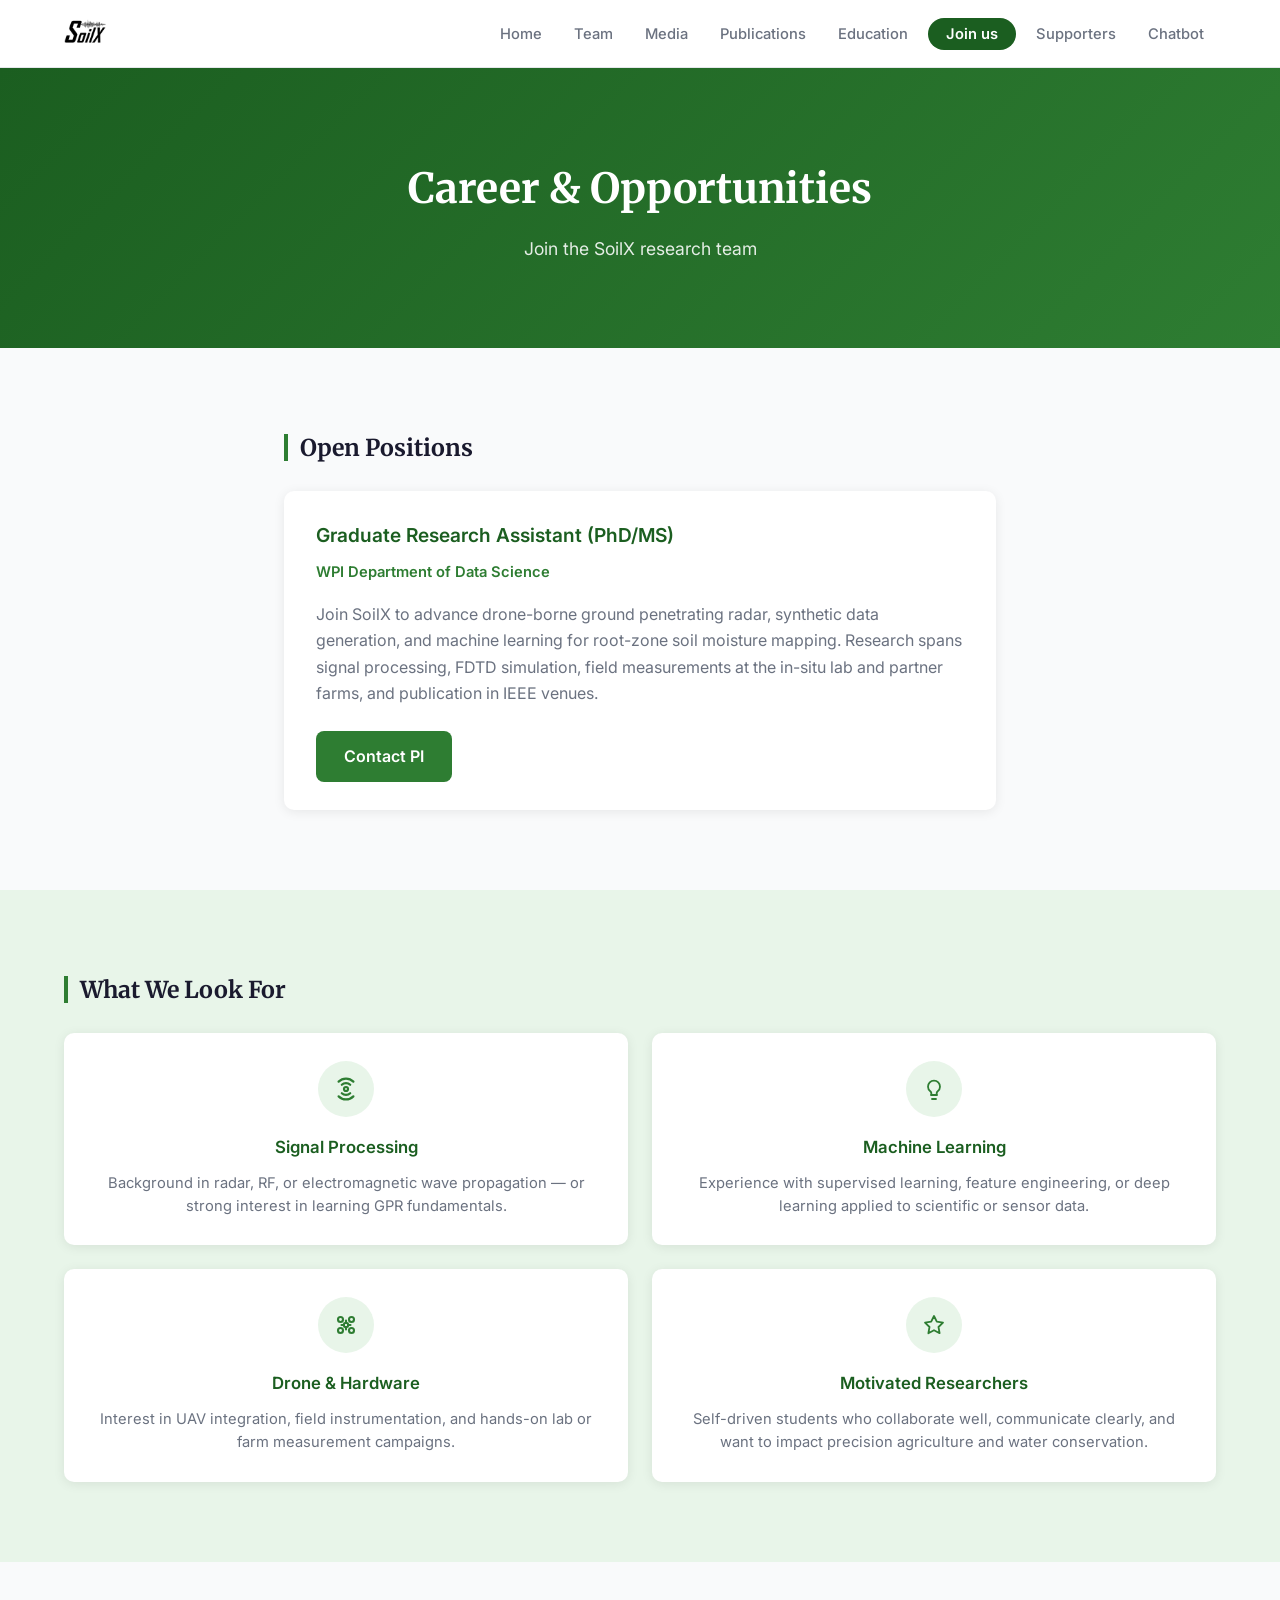
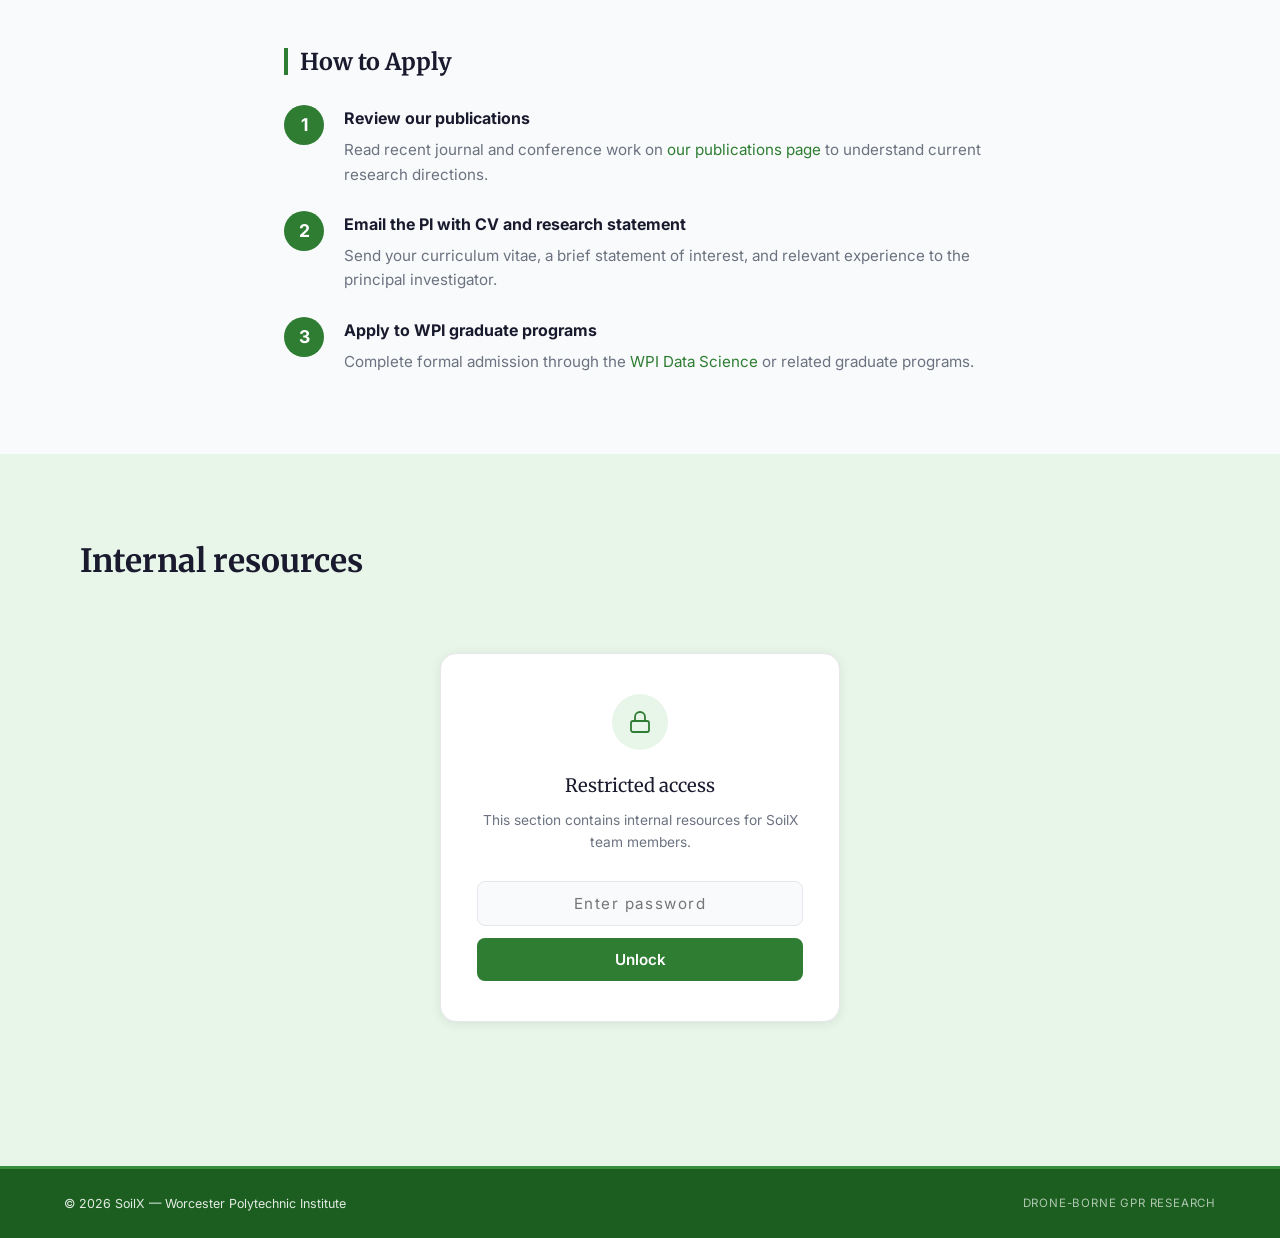
==== commit 5bf89cb8: "UI: refine publication badges and update career trait icons Co-authored-by: Cursor <cursoragent@curs" ====
--- a/career.html
+++ b/career.html
@@ -53,22 +53,52 @@
       <h2 class="career-section-title">What We Look For</h2>
       <div class="career-traits-grid">
         <div class="card career-trait-card">
-          <span class="career-trait-card__icon" aria-hidden="true">📡</span>
+          <span class="career-trait-card__icon" aria-hidden="true">
+            <svg viewBox="0 0 24 24" fill="none" stroke="currentColor" stroke-width="2.2" stroke-linecap="round" stroke-linejoin="round">
+              <circle cx="12" cy="12" r="2" />
+              <path d="M7.8 7.8a6 6 0 0 1 8.4 0" />
+              <path d="M16.2 16.2a6 6 0 0 1-8.4 0" />
+              <path d="M4.6 4.6a10.5 10.5 0 0 1 14.8 0" />
+              <path d="M19.4 19.4a10.5 10.5 0 0 1-14.8 0" />
+            </svg>
+          </span>
           <h3>Signal Processing</h3>
           <p>Background in radar, RF, or electromagnetic wave propagation — or strong interest in learning GPR fundamentals.</p>
         </div>
         <div class="card career-trait-card">
-          <span class="career-trait-card__icon" aria-hidden="true">🧠</span>
+          <span class="career-trait-card__icon" aria-hidden="true">
+            <svg viewBox="0 0 24 24" fill="none" stroke="currentColor" stroke-width="1.8" stroke-linecap="round" stroke-linejoin="round">
+              <path d="M9 18h6" />
+              <path d="M10 22h4" />
+              <path d="M8.5 14.5c-1.4-1-2.5-2.8-2.5-4.8a6 6 0 1 1 12 0c0 2-1.1 3.8-2.5 4.8-.5.4-.8 1-.8 1.6V17a1 1 0 0 1-1 1h-3.4a1 1 0 0 1-1-1v-.9c0-.6-.3-1.2-.8-1.6z" />
+            </svg>
+          </span>
           <h3>Machine Learning</h3>
           <p>Experience with supervised learning, feature engineering, or deep learning applied to scientific or sensor data.</p>
         </div>
         <div class="card career-trait-card">
-          <span class="career-trait-card__icon" aria-hidden="true">🚁</span>
+          <span class="career-trait-card__icon" aria-hidden="true">
+            <svg viewBox="0 0 24 24" fill="none" stroke="currentColor" stroke-width="2.1" stroke-linecap="round" stroke-linejoin="round">
+              <rect x="10" y="10" width="4" height="4" rx="1" />
+              <path d="M12 10V7.5" />
+              <path d="M12 16.5V14" />
+              <path d="M10 12H7.5" />
+              <path d="M16.5 12H14" />
+              <circle cx="6.5" cy="6.5" r="2.5" />
+              <circle cx="17.5" cy="6.5" r="2.5" />
+              <circle cx="6.5" cy="17.5" r="2.5" />
+              <circle cx="17.5" cy="17.5" r="2.5" />
+            </svg>
+          </span>
           <h3>Drone &amp; Hardware</h3>
           <p>Interest in UAV integration, field instrumentation, and hands-on lab or farm measurement campaigns.</p>
         </div>
         <div class="card career-trait-card">
-          <span class="career-trait-card__icon" aria-hidden="true">⭐</span>
+          <span class="career-trait-card__icon" aria-hidden="true">
+            <svg viewBox="0 0 24 24" fill="none" stroke="currentColor" stroke-width="1.8" stroke-linecap="round" stroke-linejoin="round">
+              <path d="m12 3 2.8 5.7 6.2.9-4.5 4.4 1.1 6.2L12 17.2 6.4 20.2l1.1-6.2L3 9.6l6.2-.9L12 3z" />
+            </svg>
+          </span>
           <h3>Motivated Researchers</h3>
           <p>Self-driven students who collaborate well, communicate clearly, and want to impact precision agriculture and water conservation.</p>
         </div>
--- a/css/style.css
+++ b/css/style.css
@@ -873,13 +873,26 @@
     gap: 32px;
   }
   .lab-stat-block { display: block; }
-  .lab-image-grid { height: 260px; }
-  .lab-img-pair { height: 260px; }
   .lab-description { max-width: 100%; }
-}
+
+  /* Image grid: show only the main image, hide the pair */
+  .lab-image-grid {
+    display: block;
+    height: auto;
+  }
+  .lab-img-main {
+    display: block;
+    width: 100%;
+    height: 220px;
+    grid-row: unset;
+  }
+  .lab-img-pair {
+    display: none;
+  }
+}
+
 @media (max-width: 480px) {
-  .lab-image-grid { height: 200px; }
-  .lab-img-pair { height: 200px; }
+  .lab-img-main { height: 180px; }
 }
 
 /* Publications teaser */
@@ -1843,6 +1856,11 @@
   border-radius: 50%;
   background: var(--green-pale);
   font-size: 1.5rem;
+}
+.career-trait-card__icon svg {
+  width: 24px;
+  height: 24px;
+  color: var(--green-main);
 }
 
 .career-trait-card h3 {
@@ -2644,6 +2662,10 @@
     margin: 0 auto;
   }
 
+  .supporters-banner {
+    flex-direction: column !important;
+  }
+
 }
 
 /* ═══════════════════════════════════════════════
